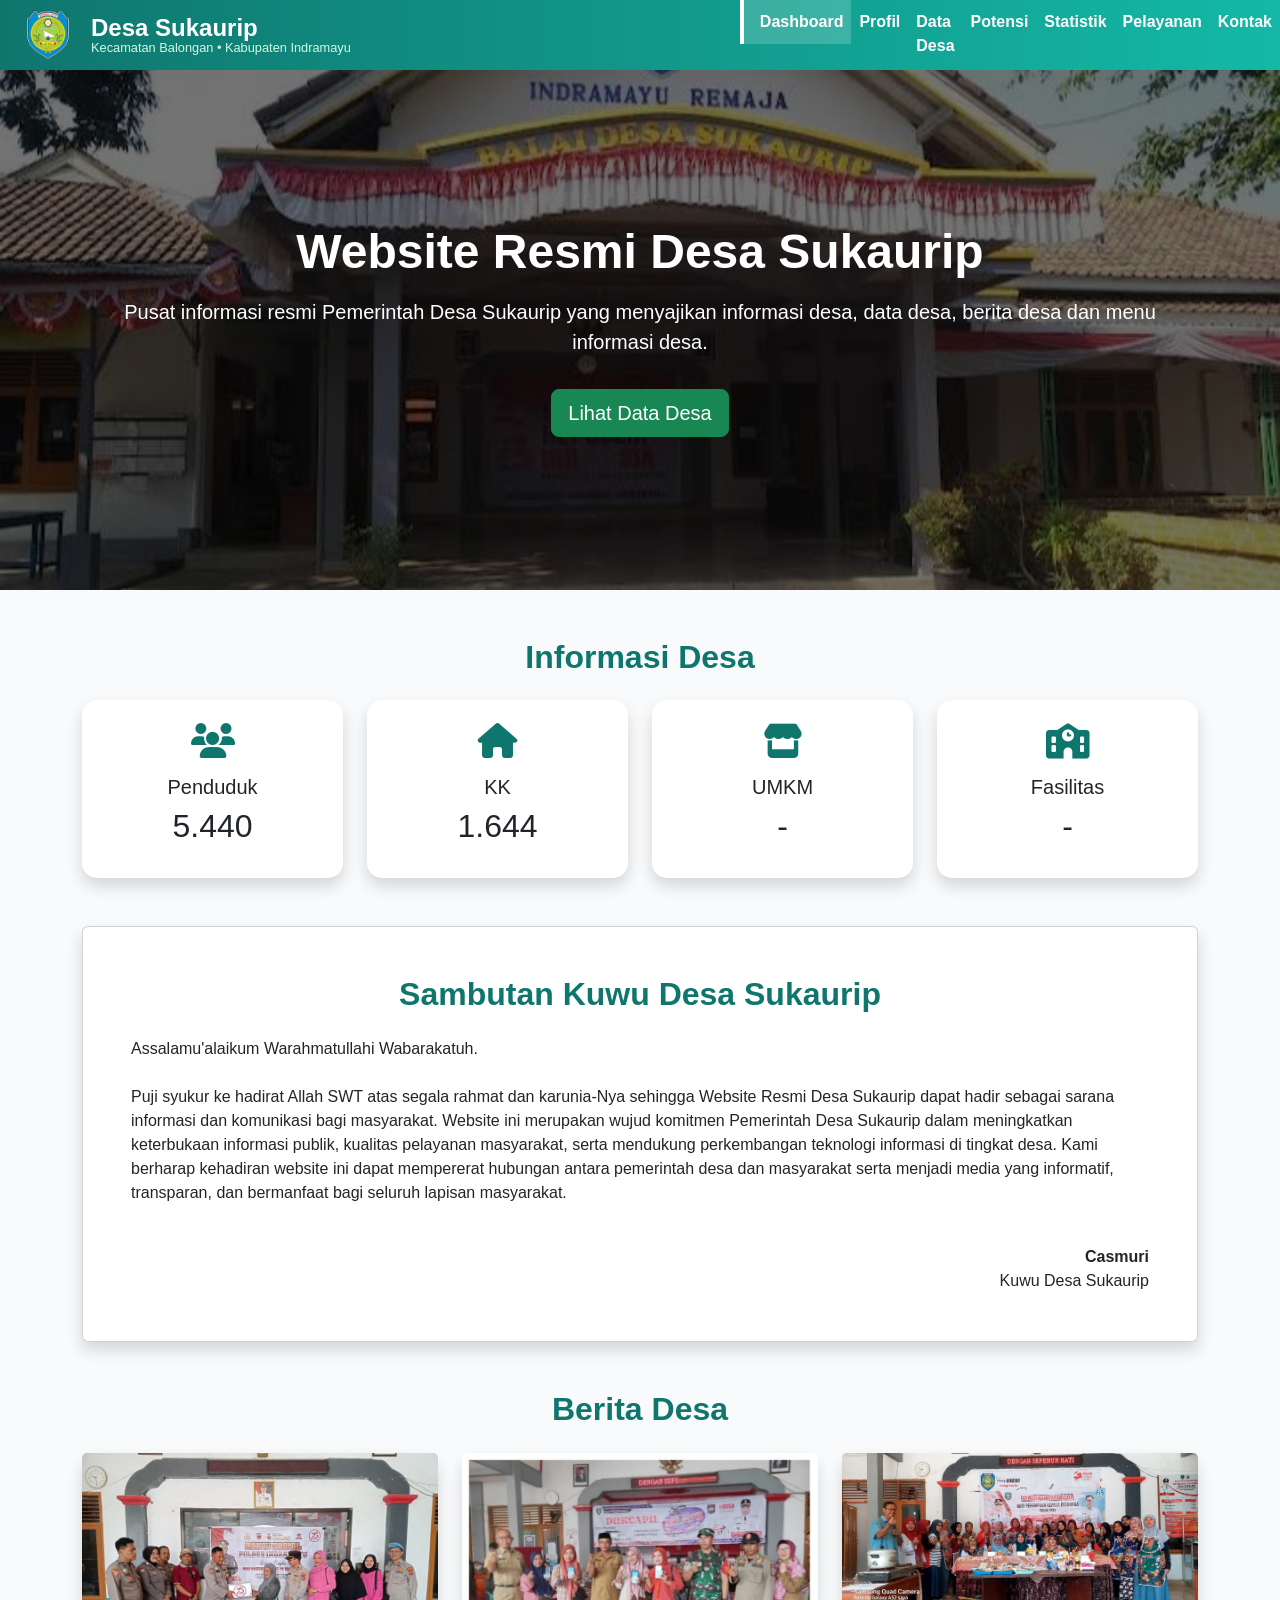
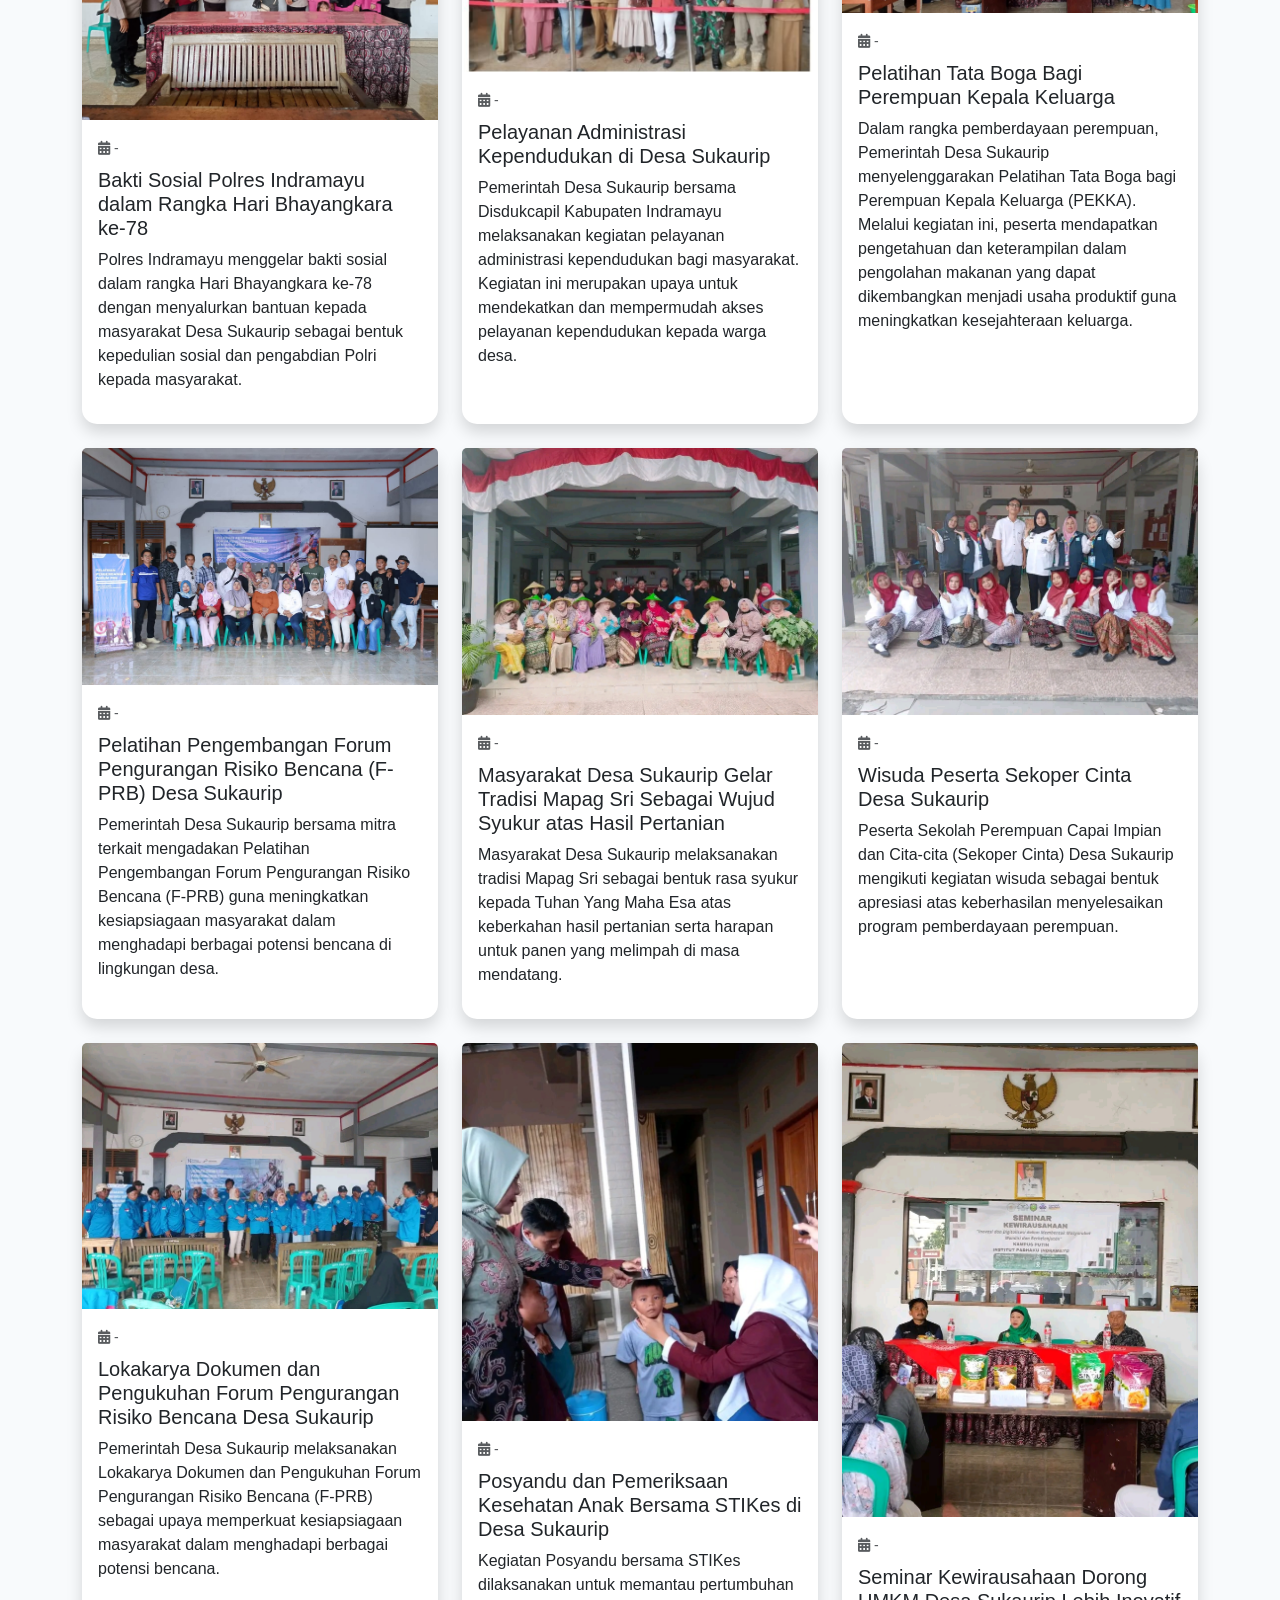
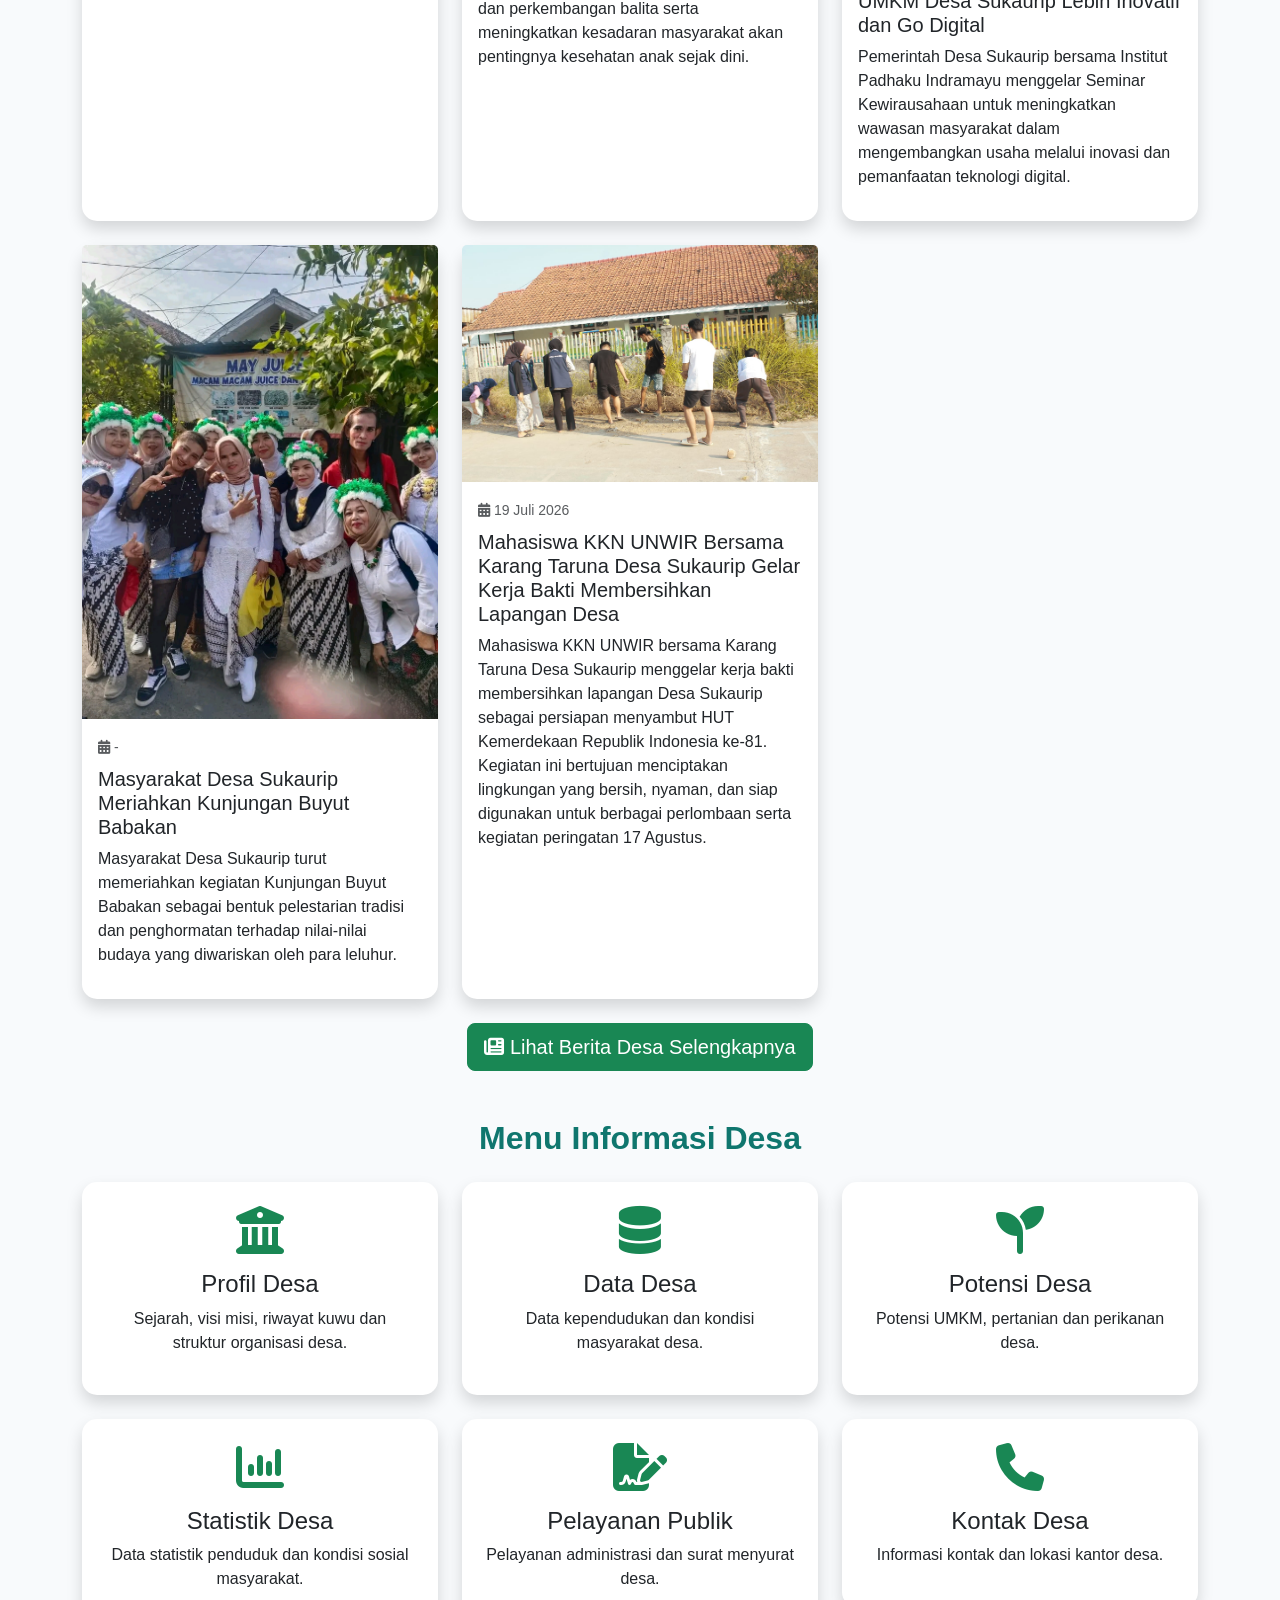
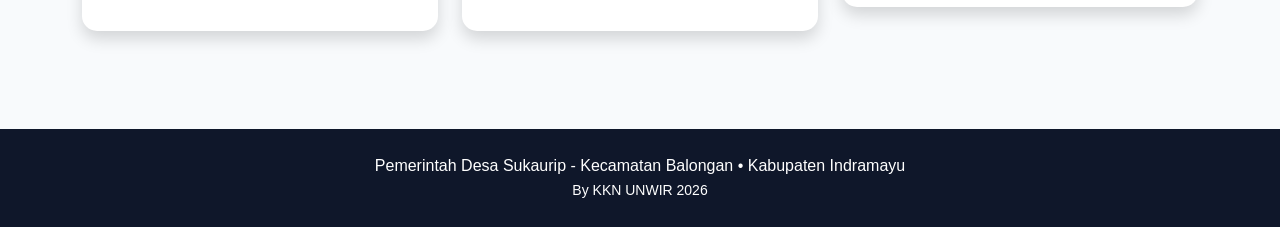
==== index.html @ c5030d90 "Update index.html" ====
<!DOCTYPE html>
<html lang="id">
<head>
<meta charset="UTF-8">
<meta name="viewport" content="width=device-width, initial-scale=1">
<title>Website Resmi Desa Sukaurip Balongan</title>

<link href="https://cdn.jsdelivr.net/npm/bootstrap@5.3.3/dist/css/bootstrap.min.css" rel="stylesheet">
<link rel="stylesheet" href="https://cdnjs.cloudflare.com/ajax/libs/font-awesome/6.5.2/css/all.min.css">

<style>
:root{
--primary:#0f766e;
--secondary:#14b8a6;
--dark:#0f172a;
}

body{
font-family:'Segoe UI',sans-serif;
background:#f8fafc;
margin:0;
}

.navbar{
background:linear-gradient(90deg,var(--primary),var(--secondary));
padding:0;
min-height:70px;
}

.navbar-brand{
    display:flex;
    align-items:center;
    flex:1;
    min-width:0;
}

   .navbar .container-fluid{
    display:flex;
    align-items:center;
    justify-content:space-between;
    flex-wrap:nowrap;
}

.navbar-toggler{
margin-left:auto;
border:none;
box-shadow:none;
}

.navbar-toggler:focus{
box-shadow:none;
}

.navbar-brand img{
height:60px;
}
    .navbar .container-fluid{
    display:flex;
    align-items:center;
    justify-content:space-between;
    padding-left:8px !important;
    padding-right:8px !important;
}

.logo-text{
margin-left:3px;
line-height:1.1;
}

.desa-title{
color:white;
font-size:1.5rem;
font-weight:700;
}

.desa-subtitle{
color:#d1fae5;
font-size:.8rem;
}

.navbar-nav .nav-link{
    color:white !important;
    font-weight:600;
    padding:10px 15px;
    transition:.3s;
}

.navbar-nav .nav-link:hover{
    color:#d1fae5 !important;
}

.navbar-nav .nav-link.active{
    background:rgba(255,255,255,.18);
    border-left:4px solid #fff;
    color:#fff !important;
    border-radius:0;
    padding-left:16px;
}

.hero{
background:
linear-gradient(rgba(0,0,0,.55),rgba(0,0,0,.55)),
url("assets/balaidesa.jpeg");
background-size:cover;
background-position:center;
height:520px;
display:flex;
align-items:center;
justify-content:center;
text-align:center;
color:white;
}

.hero h1{
font-size:3rem;
font-weight:700;
}

.section-title{
color:var(--primary);
font-weight:700;
}

.card-custom{
border:none;
border-radius:15px;
transition:.3s;
}

.card-custom:hover{
transform:translateY(-5px);
}

.stat-icon{
font-size:35px;
color:var(--primary);
}

.footer{
    background:#0f172a;
    color:#fff;
    padding:25px 0;
    text-align:center;
    margin-top:50px;
}
@media (max-width:991px){

    .navbar-expand-lg .container-fluid{
        flex-wrap:nowrap !important;
    }

    .navbar-toggler{
        display:block;
        margin-left:auto;
        align-self:center;
        order:2;
    }

    .navbar-brand{
        order:1;
    }

}
@media(max-width:991px){

.hero{
height:420px;
}

.hero h1{
font-size:2rem;
}

.navbar-brand img{
height:45px;
}
}
/* Geser menu ke kanan */
.navbar-nav{
    padding-left:30px;
}

.navbar-nav .nav-item{
    margin-bottom:2px;
}

}
</style>
</head>

<body>
<!-- NAVBAR -->
<nav class="navbar navbar-expand-lg navbar-dark sticky-top">

    <div class="container-fluid px-1">

        <a class="navbar-brand" href="index.html">
            <img src="assets/logo.png" alt="Logo">

            <div class="logo-text">
                <div class="desa-title">Desa Sukaurip</div>
                <div class="desa-subtitle">
                    Kecamatan Balongan • Kabupaten Indramayu
                </div>
            </div>
        </a>

        <button class="navbar-toggler"
            type="button"
            data-bs-toggle="collapse"
            data-bs-target="#menu"
            aria-controls="menu"
            aria-expanded="false"
            aria-label="Toggle navigation">

            <span class="navbar-toggler-icon"></span>

        </button>

    </div>

    <div class="collapse navbar-collapse" id="menu">

        <ul class="navbar-nav ms-auto">

            <li class="nav-item">
                <a class="nav-link active" href="index.html">Dashboard</a>
            </li>

            <li class="nav-item">
                <a class="nav-link" href="profil.html">Profil</a>
            </li>

            <li class="nav-item">
                <a class="nav-link" href="data-desa.html">Data Desa</a>
            </li>

            <li class="nav-item">
                <a class="nav-link" href="potensi.html">Potensi</a>
            </li>

            <li class="nav-item">
                <a class="nav-link" href="statistik.html">Statistik</a>
            </li>

            <li class="nav-item">
                <a class="nav-link" href="pelayanan-publik.html">Pelayanan</a>
            </li>

            <li class="nav-item">
                <a class="nav-link" href="kontak.html">Kontak</a>
            </li>

        </ul>

    </div>

</nav>

<!-- HERO bagian foto -->
<section class="hero">
<div class="container">
<h1>Website Resmi Desa Sukaurip</h1>
<p class="lead mt-3">
Pusat informasi resmi Pemerintah Desa Sukaurip yang menyajikan informasi desa, data desa, berita desa dan menu informasi desa.
</p>

<a href="#statistik" class="btn btn-success btn-lg mt-3">Lihat Data Desa</a>
</div>
</section>



    
<!-- STATISTIK INFORMASI DESA -->
<section class="container py-5" id="statistik">
<h2 class="section-title text-center mb-4">Informasi Desa</h2>
<div class="row g-4">
<div class="col-md-3">
<div class="card card-custom shadow p-4 text-center">
<i class="fa-solid fa-users stat-icon"></i>
<h5 class="mt-3">Penduduk</h5><h2>5.440</h2>
</div>
</div>

<div class="col-md-3">
<div class="card card-custom shadow p-4 text-center">
<i class="fa-solid fa-house stat-icon"></i>
<h5 class="mt-3">KK</h5><h2>1.644</h2>
</div>
</div>
    
<!-- input umkm -->
<div class="col-md-3">
<div class="card card-custom shadow p-4 text-center">
<i class="fa-solid fa-store stat-icon"></i>
<h5 class="mt-3">UMKM</h5><h2>-</h2>
</div>
</div>

<div class="col-md-3">
<div class="card card-custom shadow p-4 text-center">
<i class="fa-solid fa-school stat-icon"></i>
<h5 class="mt-3">Fasilitas</h5><h2>-</h2>
</div>
</div>
</div>
</section>



    
<!-- SAMBUTAN -->
<section class="container pb-5">
<div class="card shadow p-5">
<h2 class="section-title text-center mb-4">Sambutan Kuwu Desa Sukaurip</h2>
<p>
Assalamu'alaikum Warahmatullahi Wabarakatuh.<br><br>
Puji syukur ke hadirat Allah SWT atas segala rahmat dan karunia-Nya sehingga Website Resmi Desa Sukaurip dapat hadir sebagai sarana informasi dan komunikasi bagi masyarakat.
Website ini merupakan wujud komitmen Pemerintah Desa Sukaurip dalam meningkatkan keterbukaan informasi publik, kualitas pelayanan masyarakat, serta mendukung perkembangan teknologi informasi di tingkat desa.
Kami berharap kehadiran website ini dapat mempererat hubungan antara pemerintah desa dan masyarakat serta menjadi media yang informatif, transparan, dan bermanfaat bagi seluruh lapisan masyarakat.
</p>
<div class="text-end mt-4">
<strong>Casmuri</strong><br>Kuwu Desa Sukaurip</div>
</div>
</section>



    
<!-- BERITA DESA -->
<section class="container pb-5">
<h2 class="section-title text-center mb-4">Berita Desa</h2>

<div class="row g-4">

<!-- Berita 1 -->
<div class="col-md-4">
<div class="card card-custom shadow h-100">
<img src="assets/baktisosial.png" class="card-img-top" alt="Berita Desa">
<div class="card-body">
<small class="text-muted">
<i class="fa-solid fa-calendar-days"></i> -
</small>
<h5 class="mt-2">
Bakti Sosial Polres Indramayu dalam Rangka Hari Bhayangkara ke-78</h5>
<p>
Polres Indramayu menggelar bakti sosial dalam rangka Hari Bhayangkara ke-78 dengan menyalurkan bantuan kepada masyarakat Desa Sukaurip sebagai bentuk kepedulian sosial dan pengabdian Polri kepada masyarakat.
</p>
</div>
</div>
</div>

<!-- Berita 2 -->
<div class="col-md-4">
<div class="card card-custom shadow h-100">
<img src="assets/dukcapil.jpeg" class="card-img-top" alt="Berita Desa">
<div class="card-body">
<small class="text-muted">
<i class="fa-solid fa-calendar-days"></i> -
</small>
<h5 class="mt-2">
Pelayanan Administrasi Kependudukan di Desa Sukaurip
</h5>
<p>
Pemerintah Desa Sukaurip bersama Disdukcapil Kabupaten Indramayu melaksanakan kegiatan pelayanan administrasi kependudukan bagi masyarakat. Kegiatan ini merupakan upaya untuk mendekatkan dan mempermudah akses pelayanan kependudukan kepada warga desa.
</p>
</div>
</div>
</div>

<!-- Berita 3 -->
<div class="col-md-4">
<div class="card card-custom shadow h-100">
<img src="assets/pelatihantataboga.jpeg" class="card-img-top" alt="Berita Desa">
<div class="card-body">
<small class="text-muted">
<i class="fa-solid fa-calendar-days"></i> -
</small>
<h5 class="mt-2">
Pelatihan Tata Boga Bagi Perempuan Kepala Keluarga
</h5>
<p>
Dalam rangka pemberdayaan perempuan, Pemerintah Desa Sukaurip menyelenggarakan Pelatihan Tata Boga bagi Perempuan Kepala Keluarga (PEKKA). Melalui kegiatan ini, peserta mendapatkan pengetahuan dan keterampilan dalam pengolahan makanan yang dapat dikembangkan menjadi usaha produktif guna meningkatkan kesejahteraan keluarga.
</p>
</div>
</div>
</div>

<!-- Berita 4 -->
<div class="col-md-4">
<div class="card card-custom shadow h-100">
<img src="assets/resikobencana.png" class="card-img-top" alt="Berita Desa">
<div class="card-body">
<small class="text-muted">
<i class="fa-solid fa-calendar-days"></i> -
</small>
<h5 class="mt-2">
Pelatihan Pengembangan Forum Pengurangan Risiko Bencana (F-PRB) Desa Sukaurip
</h5>
<p>
Pemerintah Desa Sukaurip bersama mitra terkait mengadakan Pelatihan Pengembangan Forum Pengurangan Risiko Bencana (F-PRB) guna meningkatkan kesiapsiagaan masyarakat dalam menghadapi berbagai potensi bencana di lingkungan desa.
</div>
</div>
</div>


<!-- Berita 5 -->
<div class="col-md-4">
<div class="card card-custom shadow h-100">
<img src="assets/mapagsri140522.png" class="card-img-top" alt="Berita Desa">
<div class="card-body">
<small class="text-muted">
<i class="fa-solid fa-calendar-days"></i> -
</small>
<h5 class="mt-2">
Masyarakat Desa Sukaurip Gelar Tradisi Mapag Sri Sebagai Wujud Syukur atas Hasil Pertanian
</h5>
<p>
Masyarakat Desa Sukaurip melaksanakan tradisi Mapag Sri sebagai bentuk rasa syukur kepada Tuhan Yang Maha Esa atas keberkahan hasil pertanian serta harapan untuk panen yang melimpah di masa mendatang.
</p>
</div>
</div>
</div>

<!-- Berita 6 -->
<div class="col-md-4">
<div class="card card-custom shadow h-100">
<img src="assets/wisudasekopercinta201223.png" class="card-img-top" alt="Berita Desa">
<div class="card-body">
<small class="text-muted">
<i class="fa-solid fa-calendar-days"></i> -
</small>
<h5 class="mt-2">
Wisuda Peserta Sekoper Cinta Desa Sukaurip
</h5>
<p>
Peserta Sekolah Perempuan Capai Impian dan Cita-cita (Sekoper Cinta) Desa Sukaurip mengikuti kegiatan wisuda sebagai bentuk apresiasi atas keberhasilan menyelesaikan program pemberdayaan perempuan.
</p>
</div>
</div>
</div>

<!-- Berita 7 -->
<div class="col-md-4">
<div class="card card-custom shadow h-100">
<img src="assets/lokakarya.png" class="card-img-top" alt="Berita Desa">
<div class="card-body">
<small class="text-muted">
<i class="fa-solid fa-calendar-days"></i> -
</small>
<h5 class="mt-2">
Lokakarya Dokumen dan Pengukuhan Forum Pengurangan Risiko Bencana Desa Sukaurip
</h5>
<p>
Pemerintah Desa Sukaurip melaksanakan Lokakarya Dokumen dan Pengukuhan Forum Pengurangan Risiko Bencana (F-PRB) sebagai upaya memperkuat kesiapsiagaan masyarakat dalam menghadapi berbagai potensi bencana.
</p>
</div>
</div>
</div>

<!-- Berita 8 -->
<div class="col-md-4">
<div class="card card-custom shadow h-100">
<img src="assets/posyandustikes.png" class="card-img-top" alt="Berita Desa">
<div class="card-body">
<small class="text-muted">
<i class="fa-solid fa-calendar-days"></i> -
</small>
<h5 class="mt-2">
Posyandu dan Pemeriksaan Kesehatan Anak Bersama STIKes di Desa Sukaurip
</h5>
<p>
Kegiatan Posyandu bersama STIKes dilaksanakan untuk memantau pertumbuhan dan perkembangan balita serta meningkatkan kesadaran masyarakat akan pentingnya kesehatan anak sejak dini.
</p>
</div>
</div>
</div>

<!-- Berita 9 -->
<div class="col-md-4">
<div class="card card-custom shadow h-100">
<img src="assets/seminarkewirausahaankampusputih.png" class="card-img-top" alt="Berita Desa">
<div class="card-body">
<small class="text-muted">
<i class="fa-solid fa-calendar-days"></i> -
</small>
<h5 class="mt-2">
Seminar Kewirausahaan Dorong UMKM Desa Sukaurip Lebih Inovatif dan Go Digital
</h5>
<p>
Pemerintah Desa Sukaurip bersama Institut Padhaku Indramayu menggelar Seminar Kewirausahaan untuk meningkatkan wawasan masyarakat dalam mengembangkan usaha melalui inovasi dan pemanfaatan teknologi digital.
</p>
</div>
</div>
</div>

<!-- Berita 10 -->
<div class="col-md-4">
<div class="card card-custom shadow h-100">
<img src="assets/unjunganbuyutbabakan181025.png" class="card-img-top" alt="Berita Desa">
<div class="card-body">
<small class="text-muted">
<i class="fa-solid fa-calendar-days"></i> -
</small>
<h5 class="mt-2">
Masyarakat Desa Sukaurip Meriahkan Kunjungan Buyut Babakan
</h5>
<p>
Masyarakat Desa Sukaurip turut memeriahkan kegiatan Kunjungan Buyut Babakan sebagai bentuk pelestarian tradisi dan penghormatan terhadap nilai-nilai budaya yang diwariskan oleh para leluhur.
</p>
</div>
</div>
</div>

<!-- Berita 11 -->
<div class="col-md-4">
<div class="card card-custom shadow h-100">
<img src="assets/kartarkknunwir.jpeg" class="card-img-top" alt="Berita Desa">
<div class="card-body">
<small class="text-muted">
<i class="fa-solid fa-calendar-days"></i> 19 Juli 2026
</small>
<h5 class="mt-2">
Mahasiswa KKN UNWIR Bersama Karang Taruna Desa Sukaurip Gelar Kerja Bakti Membersihkan Lapangan Desa
</h5>
<p>
Mahasiswa KKN UNWIR bersama Karang Taruna Desa Sukaurip menggelar kerja bakti membersihkan lapangan Desa Sukaurip sebagai persiapan menyambut HUT Kemerdekaan Republik Indonesia ke-81. Kegiatan ini bertujuan menciptakan lingkungan yang bersih, nyaman, dan siap digunakan untuk berbagai perlombaan serta kegiatan peringatan 17 Agustus.
</p>
</div>
</div>
</div>
    
    
</div>

<div class="text-center mt-4">
<a href="berita-detail.html" class="btn btn-success btn-lg">
<i class="fa-solid fa-newspaper"></i>
Lihat Berita Desa Selengkapnya
</a>
</div>

</section>

<!-- MENU INFORMASI -->
<section class="container pb-5">
<h2 class="section-title text-center mb-4">Menu Informasi Desa</h2>
<div class="row g-4">
<div class="col-md-4">
<a href="profil.html" class="text-decoration-none text-dark">
<div class="card card-custom shadow p-4 text-center">
<i class="fa-solid fa-building-columns fa-3x text-success"></i>
<h4 class="mt-3">Profil Desa</h4>
<p>Sejarah, visi misi, riwayat kuwu dan struktur organisasi desa.</p>
</div>
</a>
</div>

<div class="col-md-4">
<a href="data-desa.html" class="text-decoration-none text-dark">
<div class="card card-custom shadow p-4 text-center">
<i class="fa-solid fa-database fa-3x text-success"></i>
<h4 class="mt-3">Data Desa</h4>
<p>Data kependudukan dan kondisi masyarakat desa.</p>
</div>
</a>
</div>

<div class="col-md-4">
<a href="potensi.html" class="text-decoration-none text-dark">
<div class="card card-custom shadow p-4 text-center">
<i class="fa-solid fa-seedling fa-3x text-success"></i>
<h4 class="mt-3">Potensi Desa</h4>
<p>Potensi UMKM, pertanian dan perikanan desa.</p>
</div>
</a>
</div>

<div class="col-md-4">
<a href="statistik.html" class="text-decoration-none text-dark">
<div class="card card-custom shadow p-4 text-center">
<i class="fa-solid fa-chart-column fa-3x text-success"></i>
<h4 class="mt-3">Statistik Desa</h4>
<p>Data statistik penduduk dan kondisi sosial masyarakat.</p>
</div>
</a>
</div>

<div class="col-md-4">
<a href="pelayanan-publik.html" class="text-decoration-none text-dark">
<div class="card card-custom shadow p-4 text-center">
<i class="fa-solid fa-file-signature fa-3x text-success"></i>
<h4 class="mt-3">Pelayanan Publik</h4>
<p>Pelayanan administrasi dan surat menyurat desa.</p>
</div>
</a>
</div>

<div class="col-md-4">
<a href="kontak.html" class="text-decoration-none text-dark">
<div class="card card-custom shadow p-4 text-center">
<i class="fa-solid fa-phone fa-3x text-success"></i>
<h4 class="mt-3">Kontak Desa</h4>
<p>Informasi kontak dan lokasi kantor desa.</p>
</div>
</a>
</div>

</div>

</section>

<!-- FOOTER -->
<footer class="footer">
    <div class="container-fluid text-center">
        <p class="mb-0">
            Pemerintah Desa Sukaurip - Kecamatan Balongan • Kabupaten Indramayu
        </p>
        <small>By KKN UNWIR 2026</small>
    </div>
</footer>

<script src="https://cdn.jsdelivr.net/npm/bootstrap@5.3.3/dist/js/bootstrap.bundle.min.js"></script>

</body>
</html>
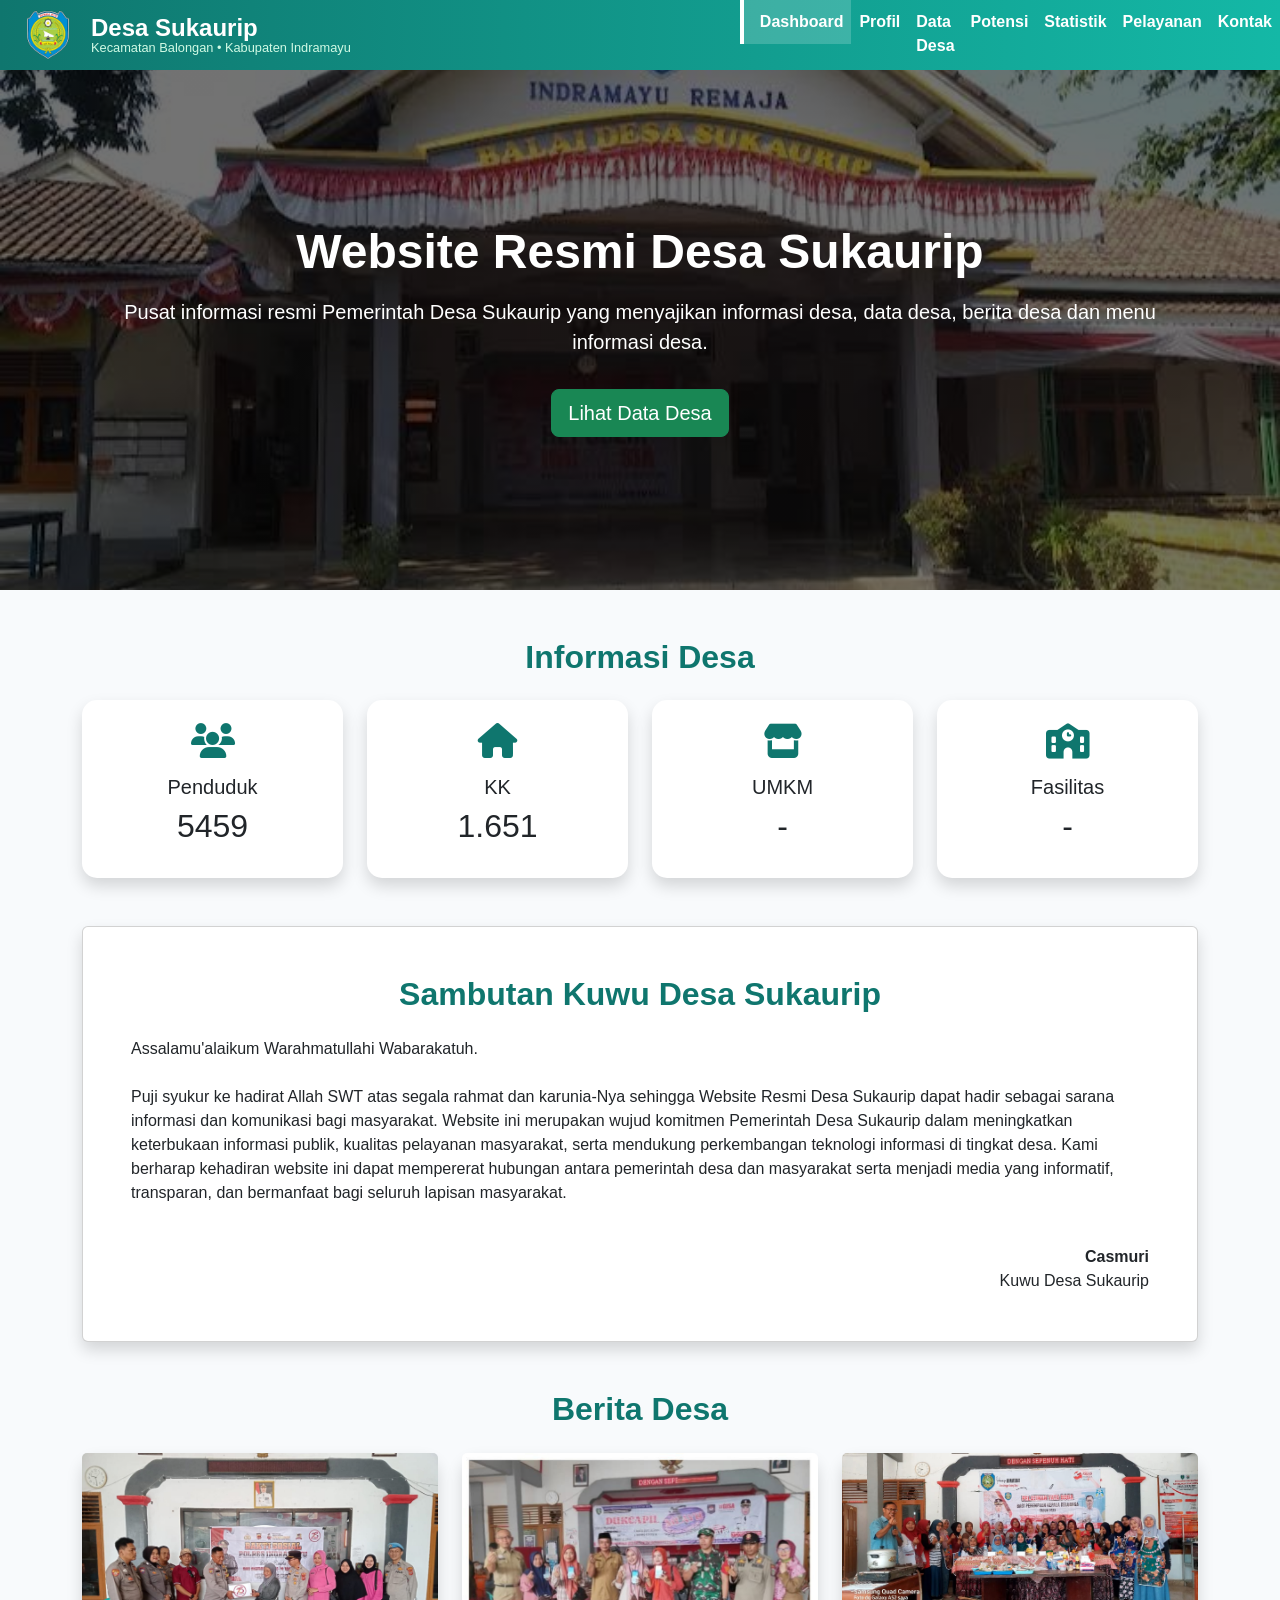
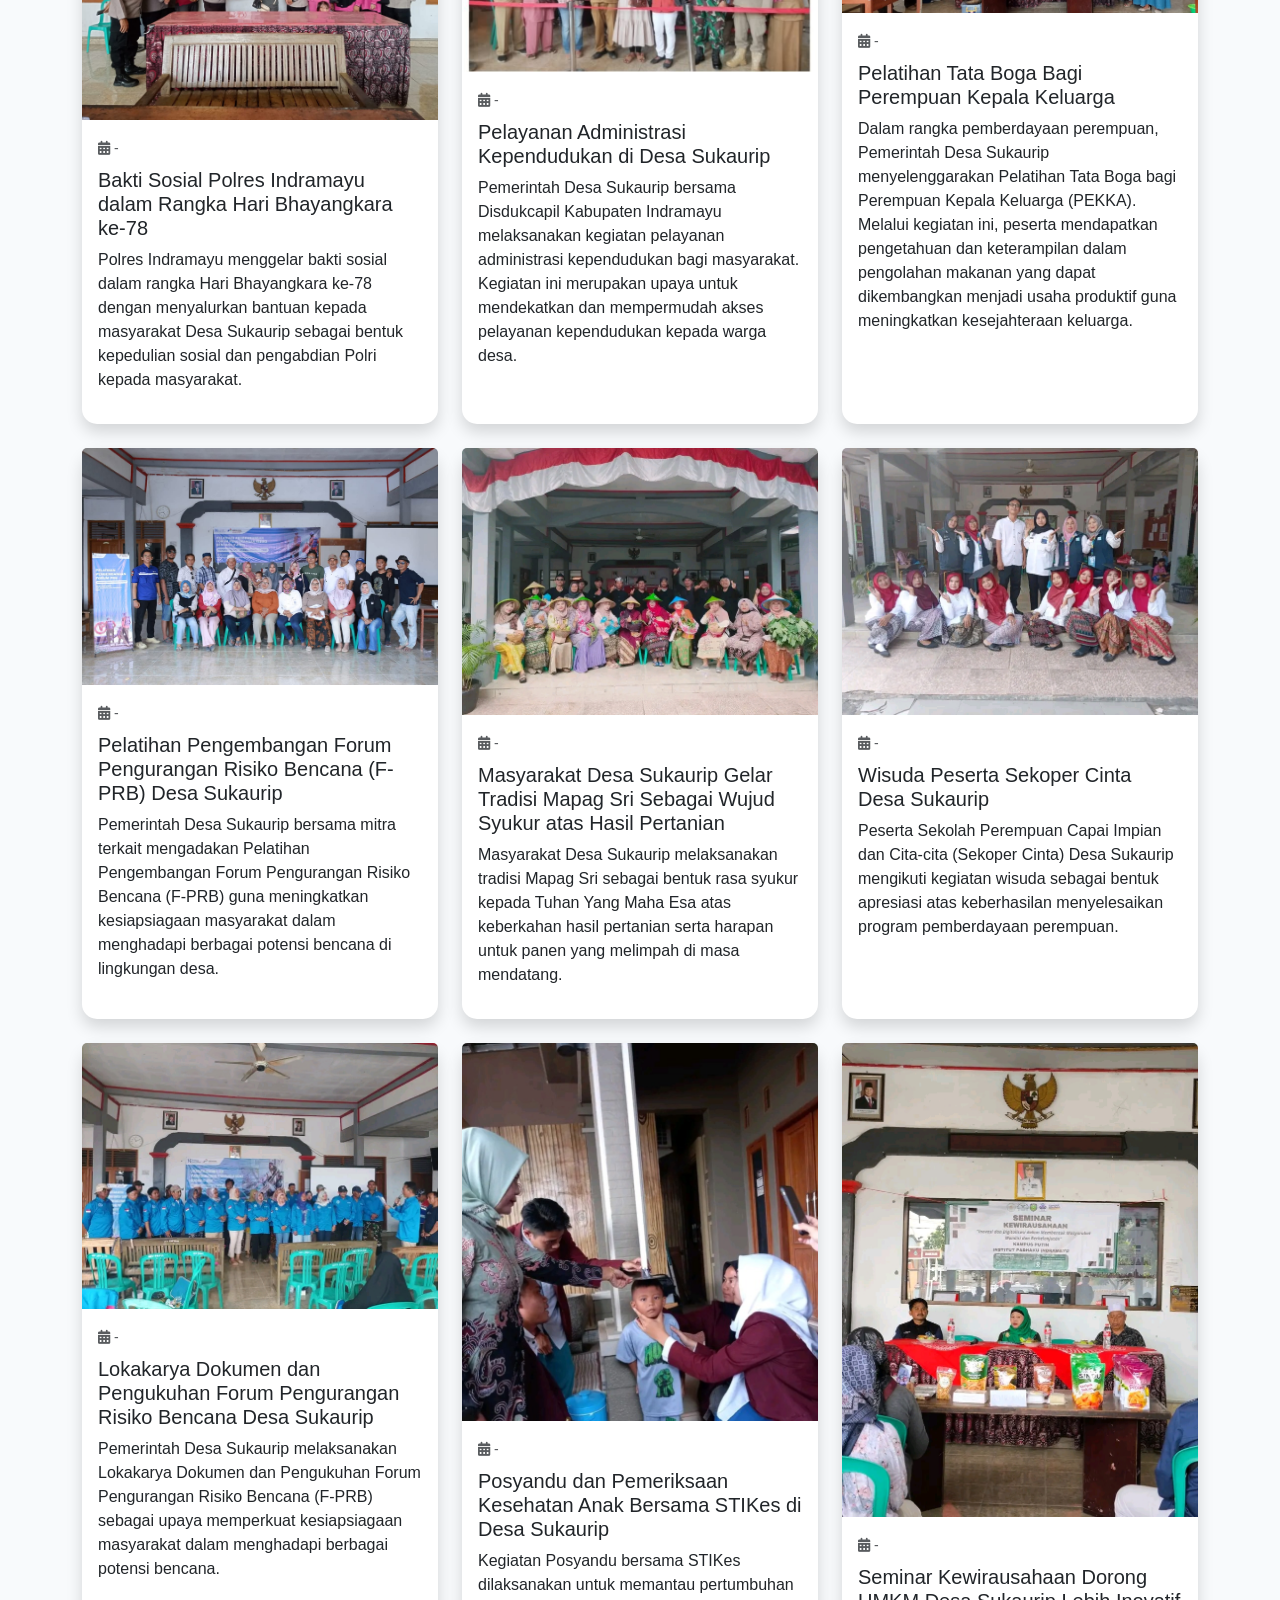
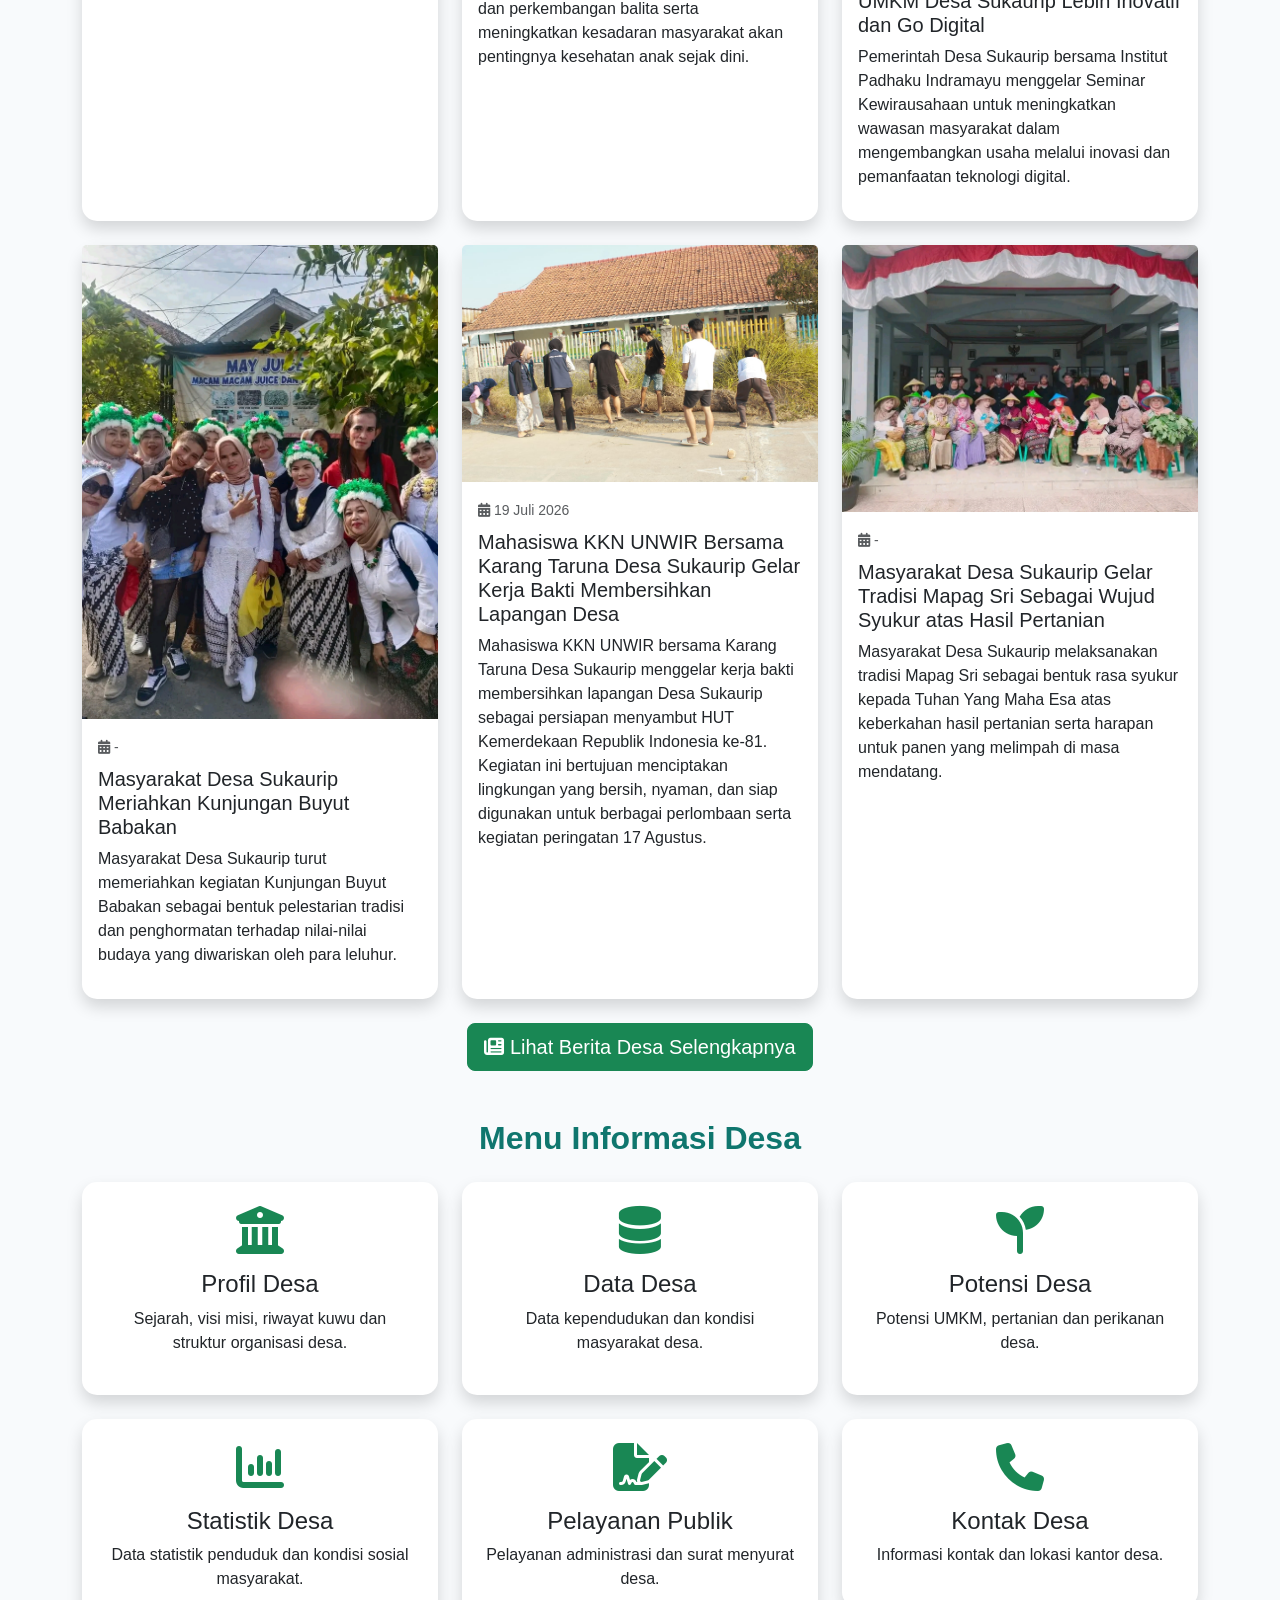
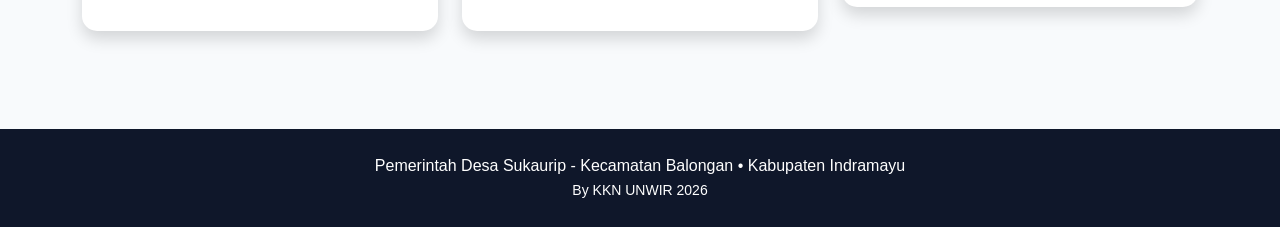
==== commit e065d2ba: "Update index.html" ====
--- a/index.html
+++ b/index.html
@@ -279,14 +279,14 @@
 <div class="col-md-3">
 <div class="card card-custom shadow p-4 text-center">
 <i class="fa-solid fa-users stat-icon"></i>
-<h5 class="mt-3">Penduduk</h5><h2>5.440</h2>
+<h5 class="mt-3">Penduduk</h5><h2>5459</h2>
 </div>
 </div>
 
 <div class="col-md-3">
 <div class="card card-custom shadow p-4 text-center">
 <i class="fa-solid fa-house stat-icon"></i>
-<h5 class="mt-3">KK</h5><h2>1.644</h2>
+<h5 class="mt-3">KK</h5><h2>1.651</h2>
 </div>
 </div>
     
@@ -530,7 +530,25 @@
 </div>
 </div>
 </div>
-    
+
+    <!-- Berita 12 -->
+<div class="col-md-4">
+<div class="card card-custom shadow h-100">
+<img src="assets/mapagsri140522.png" class="card-img-top" alt="Berita Desa">
+<div class="card-body">
+<small class="text-muted">
+<i class="fa-solid fa-calendar-days"></i> -
+</small>
+<h5 class="mt-2">
+Masyarakat Desa Sukaurip Gelar Tradisi Mapag Sri Sebagai Wujud Syukur atas Hasil Pertanian
+</h5>
+<p>
+Masyarakat Desa Sukaurip melaksanakan tradisi Mapag Sri sebagai bentuk rasa syukur kepada Tuhan Yang Maha Esa atas keberkahan hasil pertanian serta harapan untuk panen yang melimpah di masa mendatang.
+</p>
+</div>
+</div>
+</div>
+
     
 </div>
 
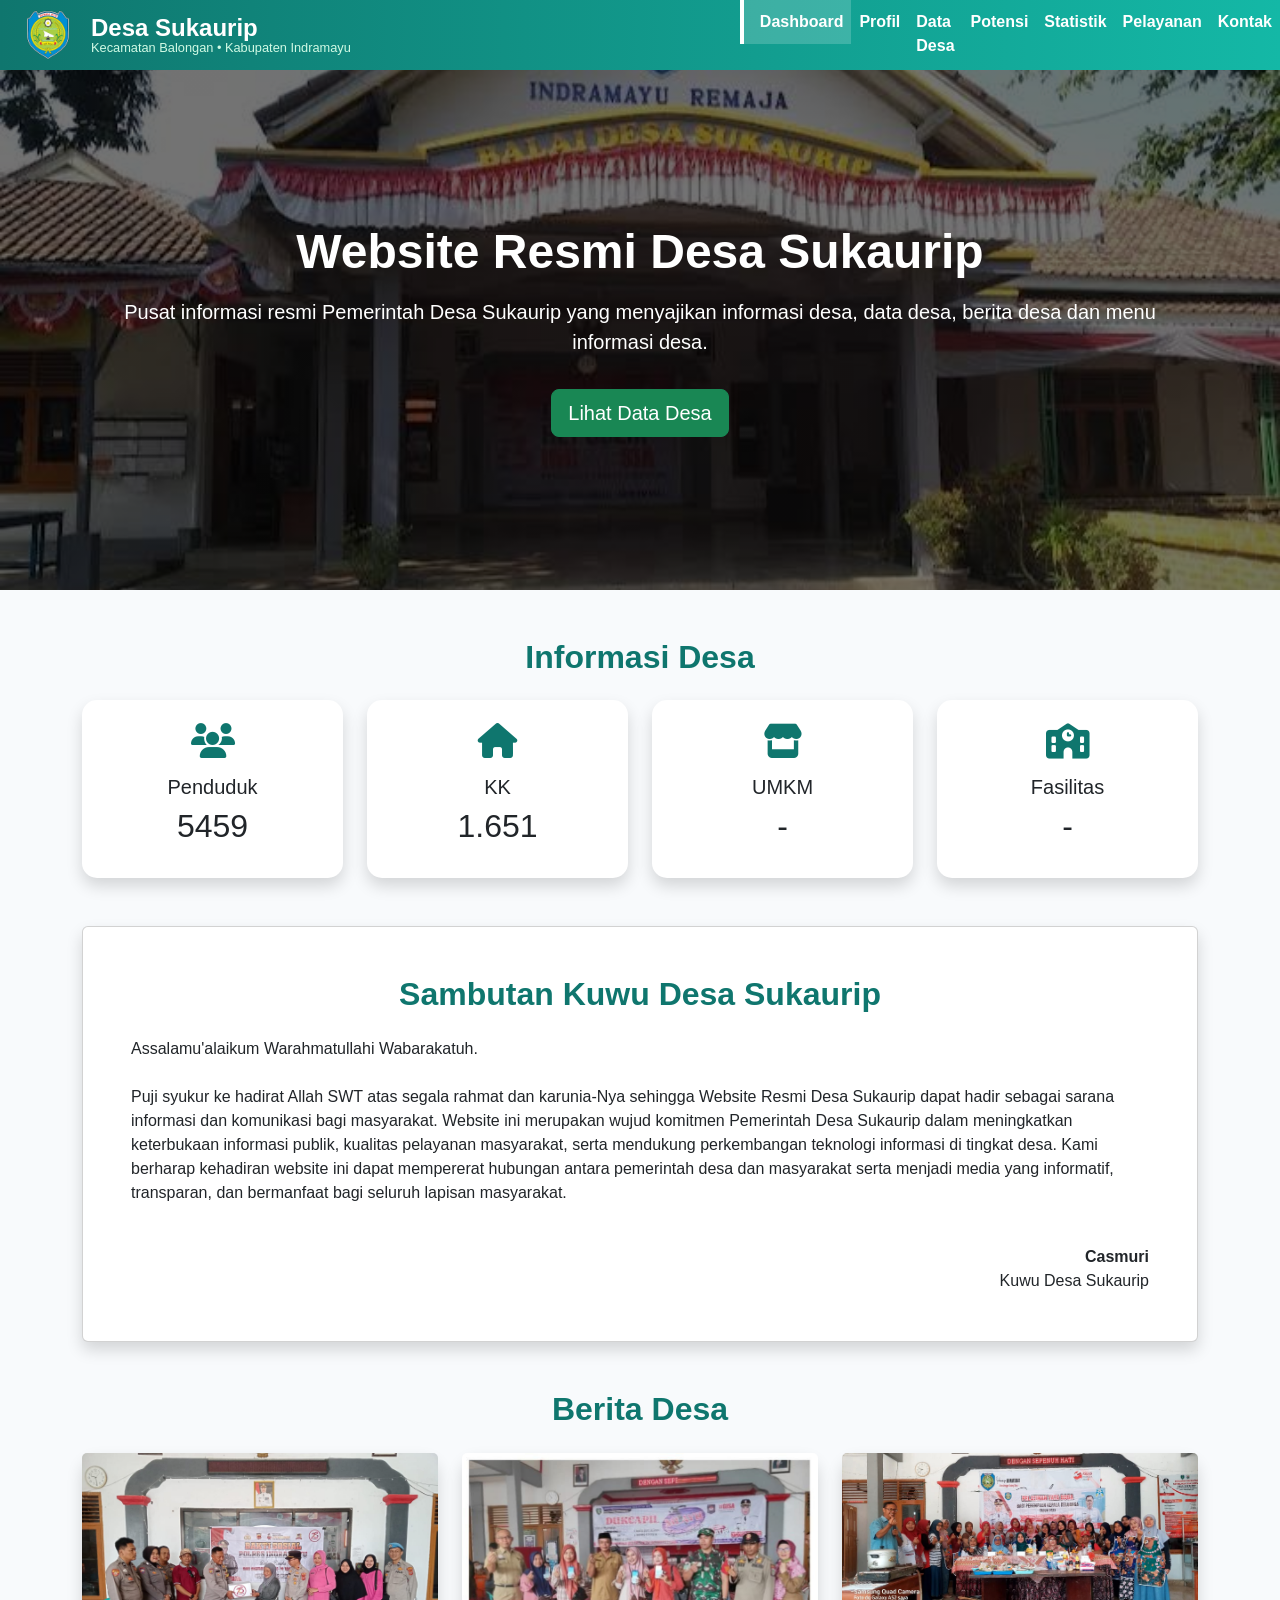
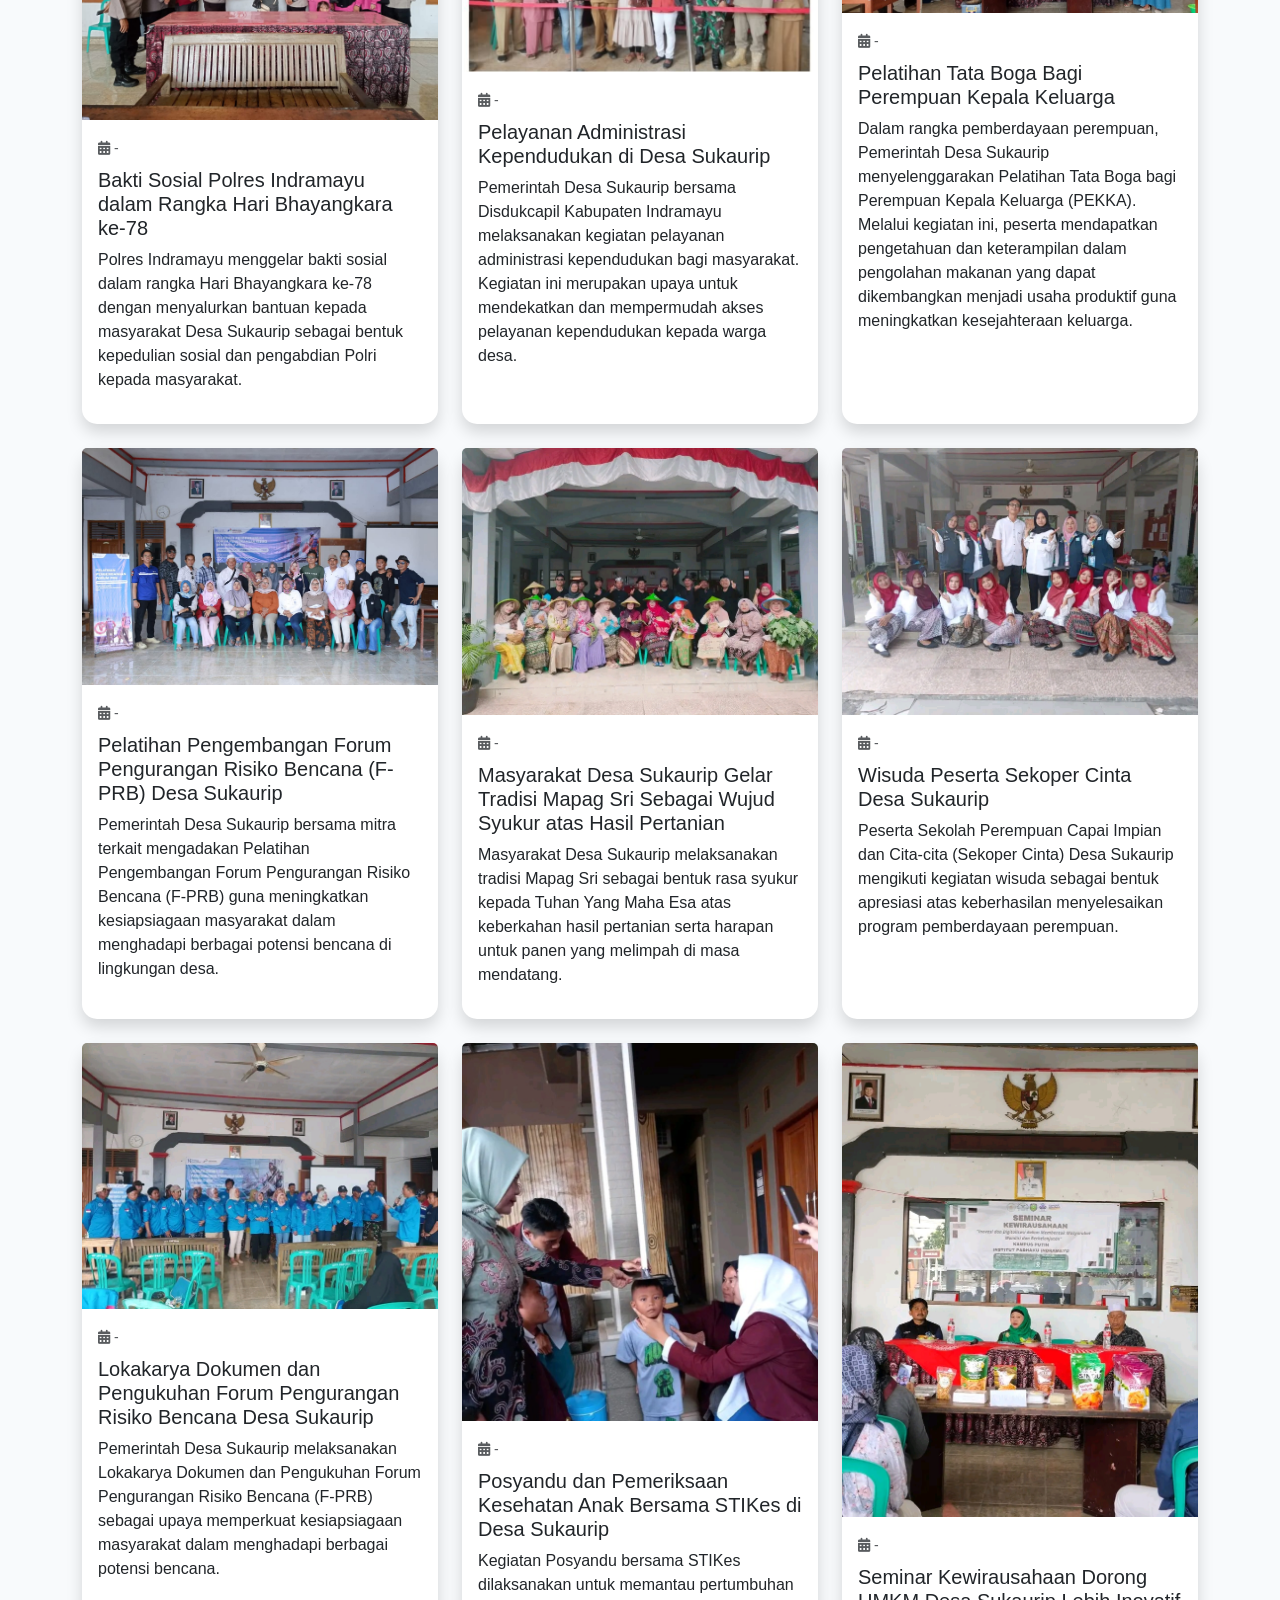
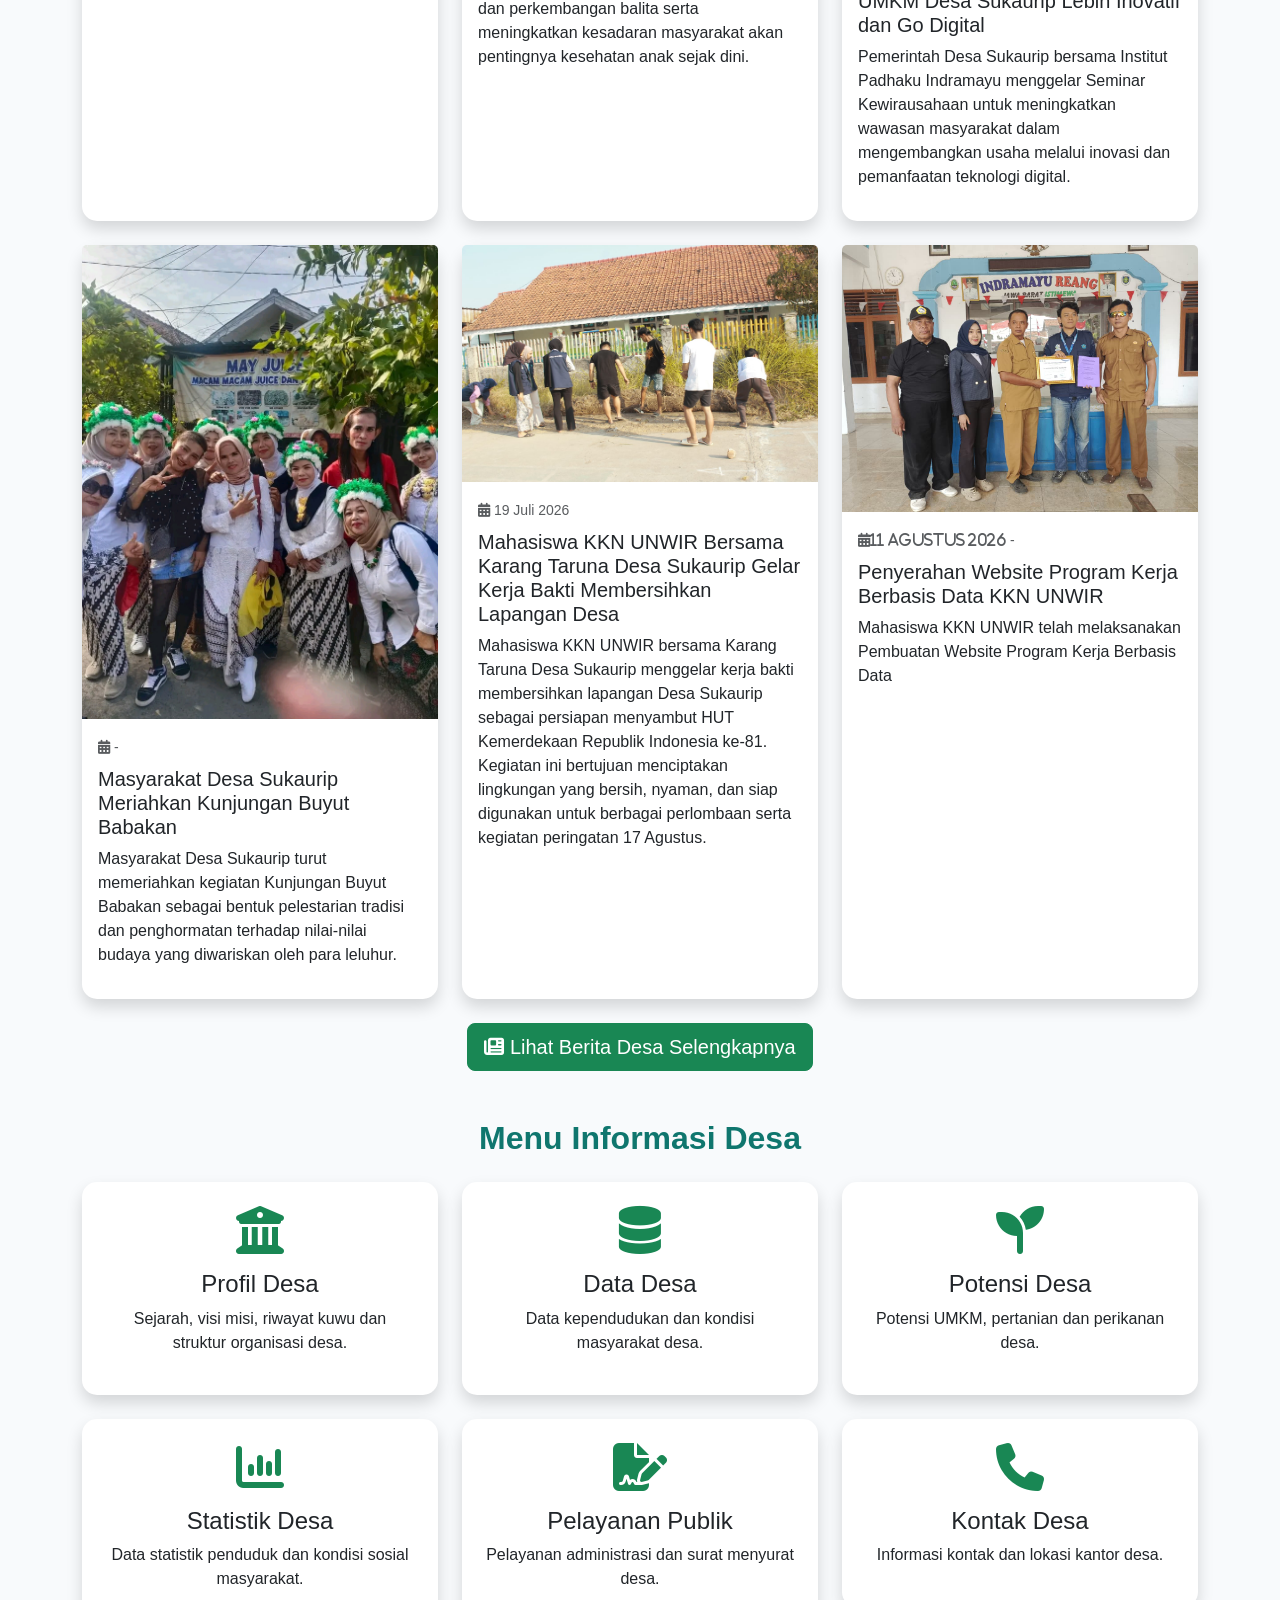
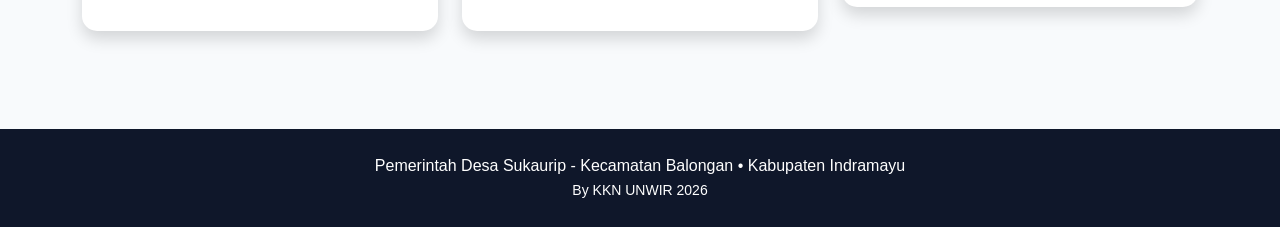
==== commit da634ae0: "Update index.html" ====
--- a/index.html
+++ b/index.html
@@ -534,16 +534,16 @@
     <!-- Berita 12 -->
 <div class="col-md-4">
 <div class="card card-custom shadow h-100">
-<img src="assets/mapagsri140522.png" class="card-img-top" alt="Berita Desa">
-<div class="card-body">
-<small class="text-muted">
-<i class="fa-solid fa-calendar-days"></i> -
-</small>
-<h5 class="mt-2">
-Masyarakat Desa Sukaurip Gelar Tradisi Mapag Sri Sebagai Wujud Syukur atas Hasil Pertanian
-</h5>
-<p>
-Masyarakat Desa Sukaurip melaksanakan tradisi Mapag Sri sebagai bentuk rasa syukur kepada Tuhan Yang Maha Esa atas keberkahan hasil pertanian serta harapan untuk panen yang melimpah di masa mendatang.
+<img src="assets/WhatsApp Image 2026-08-11 at 10.55.42 (1).jpeg" class="card-img-top" alt="Berita Desa">
+<div class="card-body">
+<small class="text-muted">
+<i class="fa-solid fa-calendar-days">11 Agustus 2026</i> -
+</small>
+<h5 class="mt-2">
+Penyerahan Website Program Kerja Berbasis Data KKN UNWIR
+</h5>
+<p>
+Mahasiswa KKN UNWIR telah melaksanakan Pembuatan Website Program Kerja Berbasis Data
 </p>
 </div>
 </div>
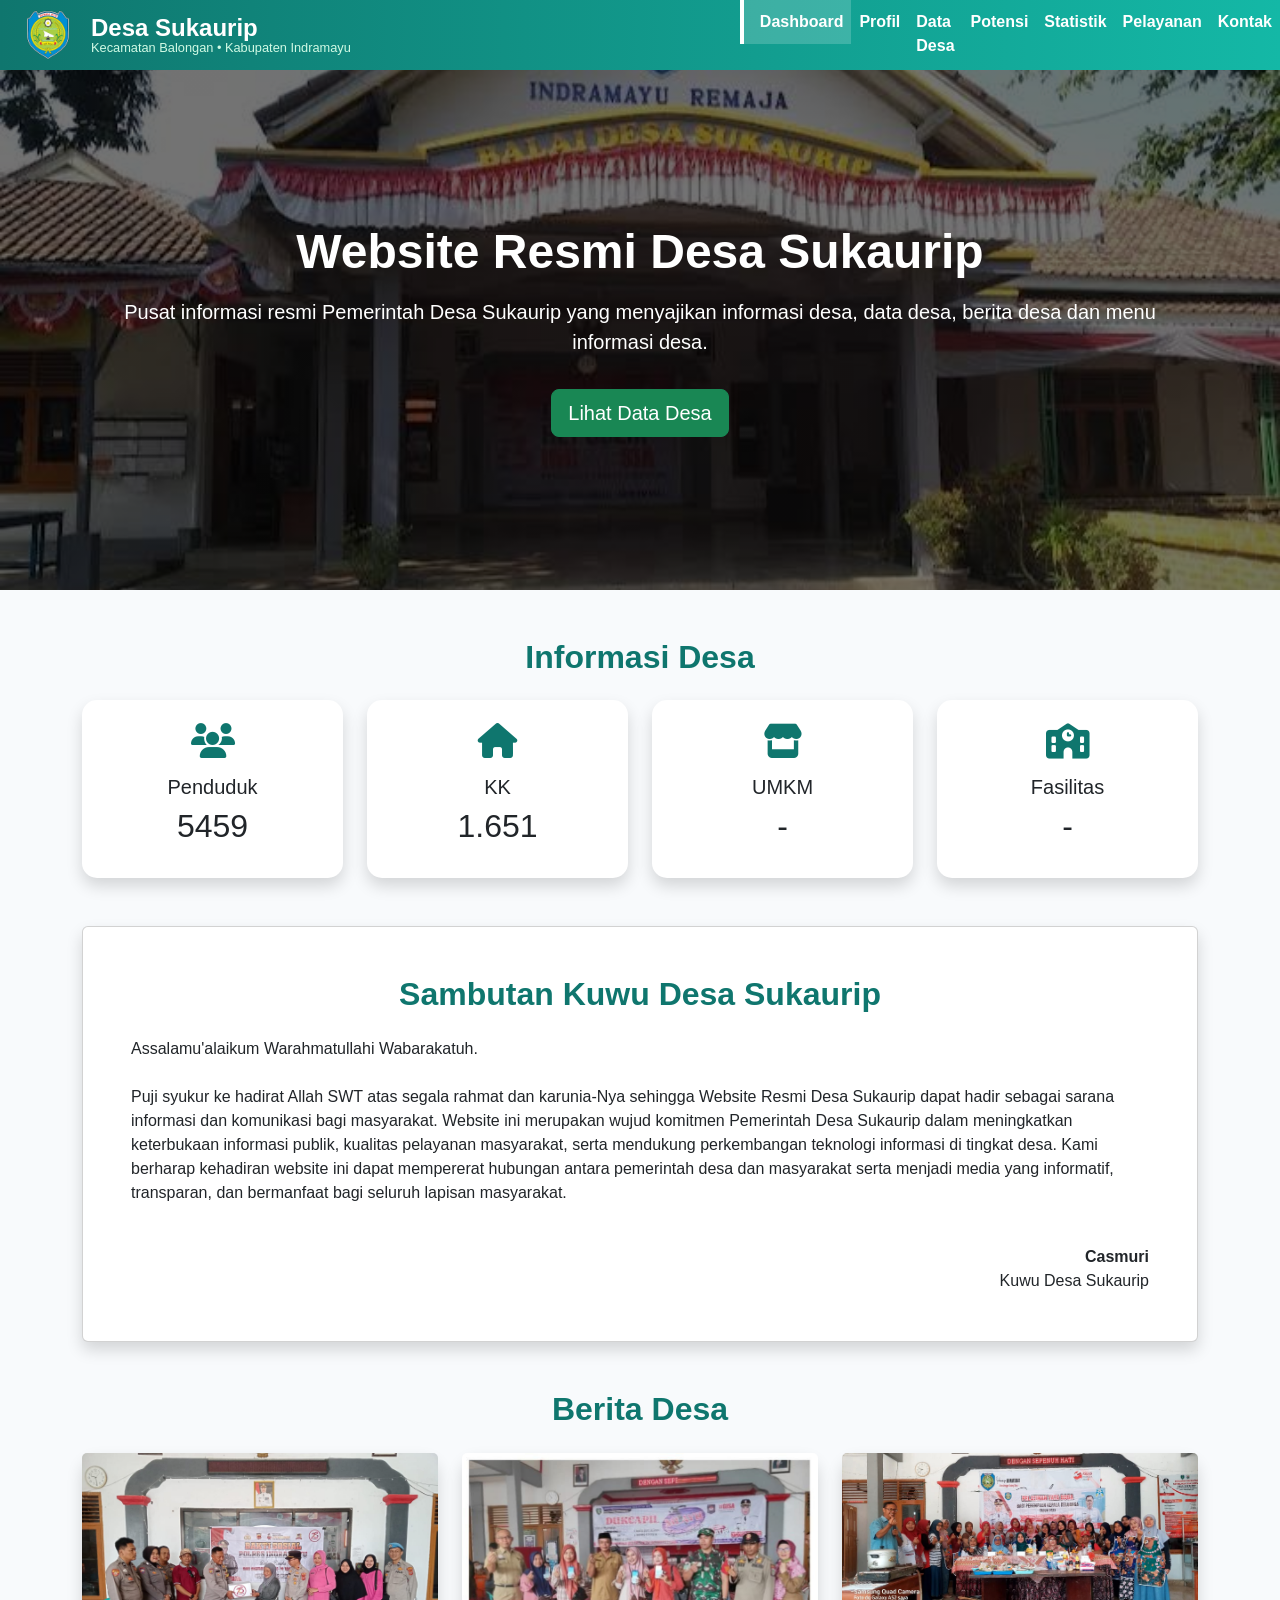
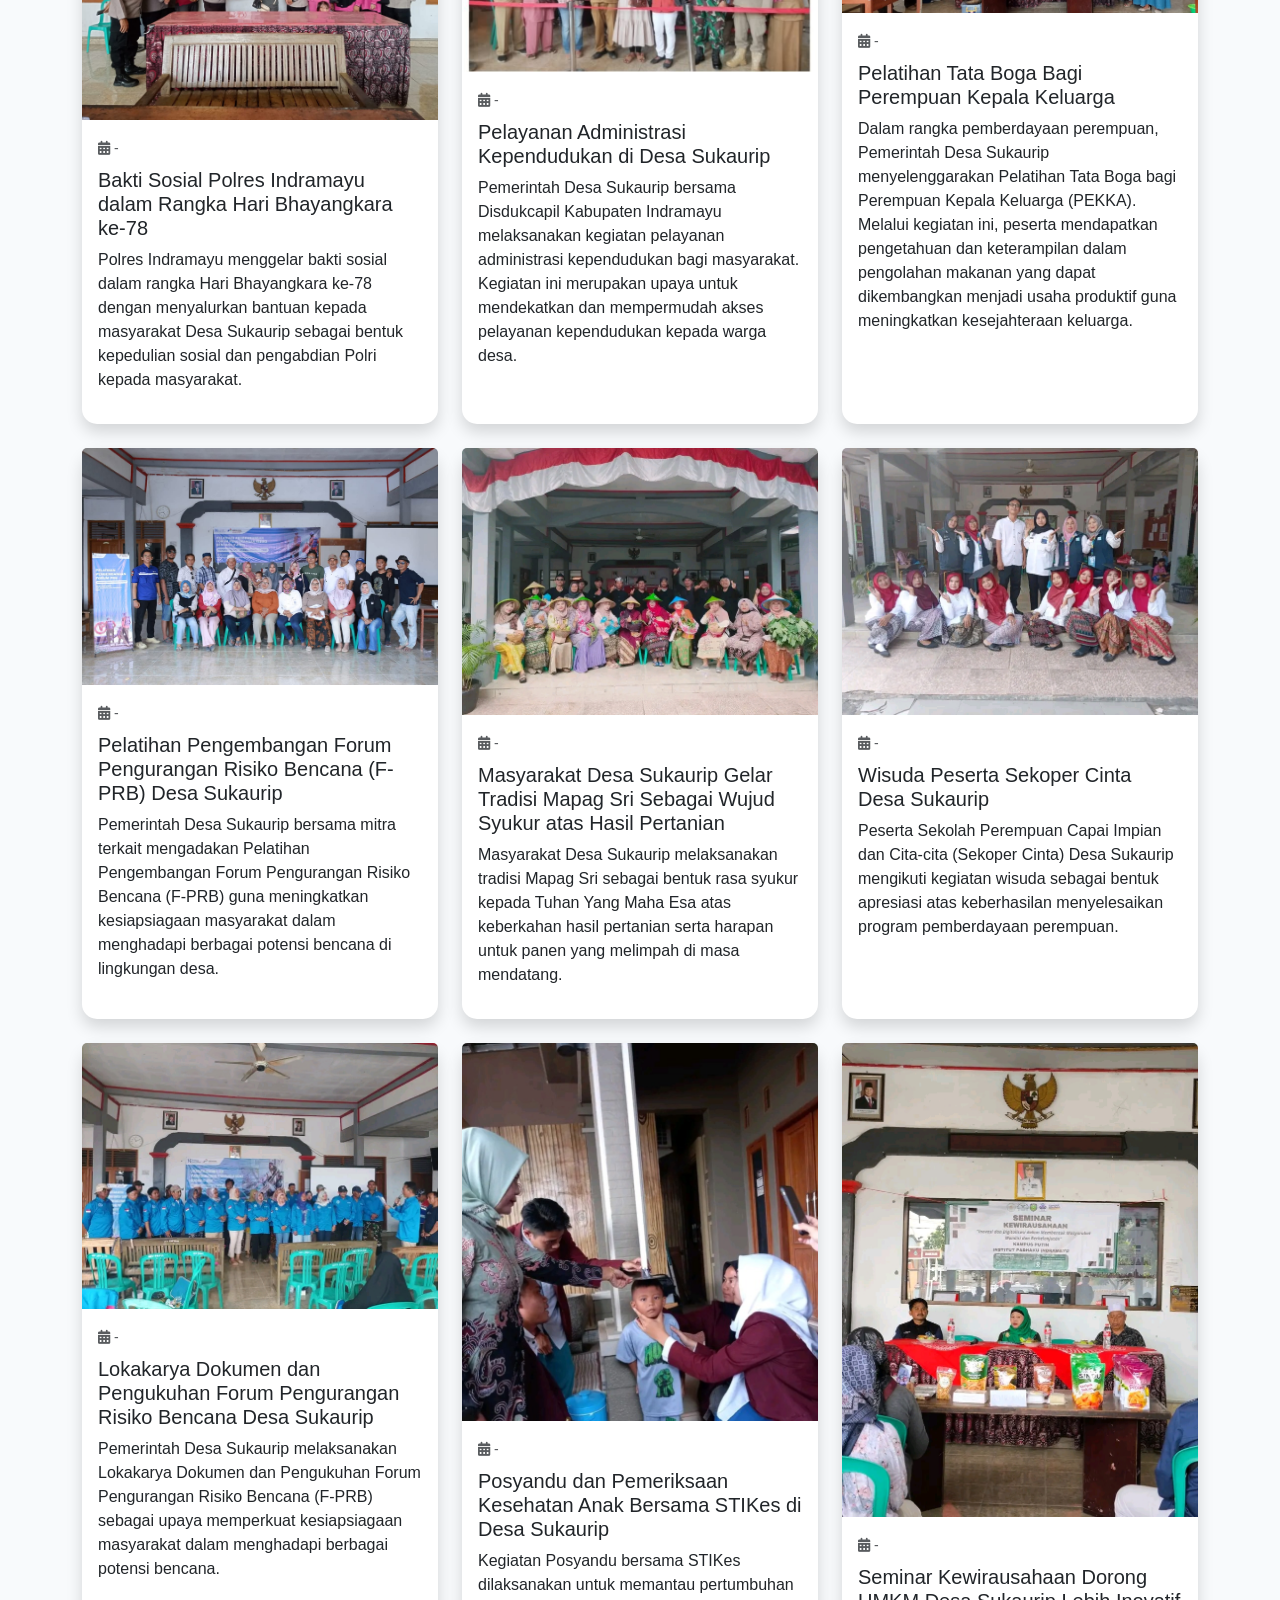
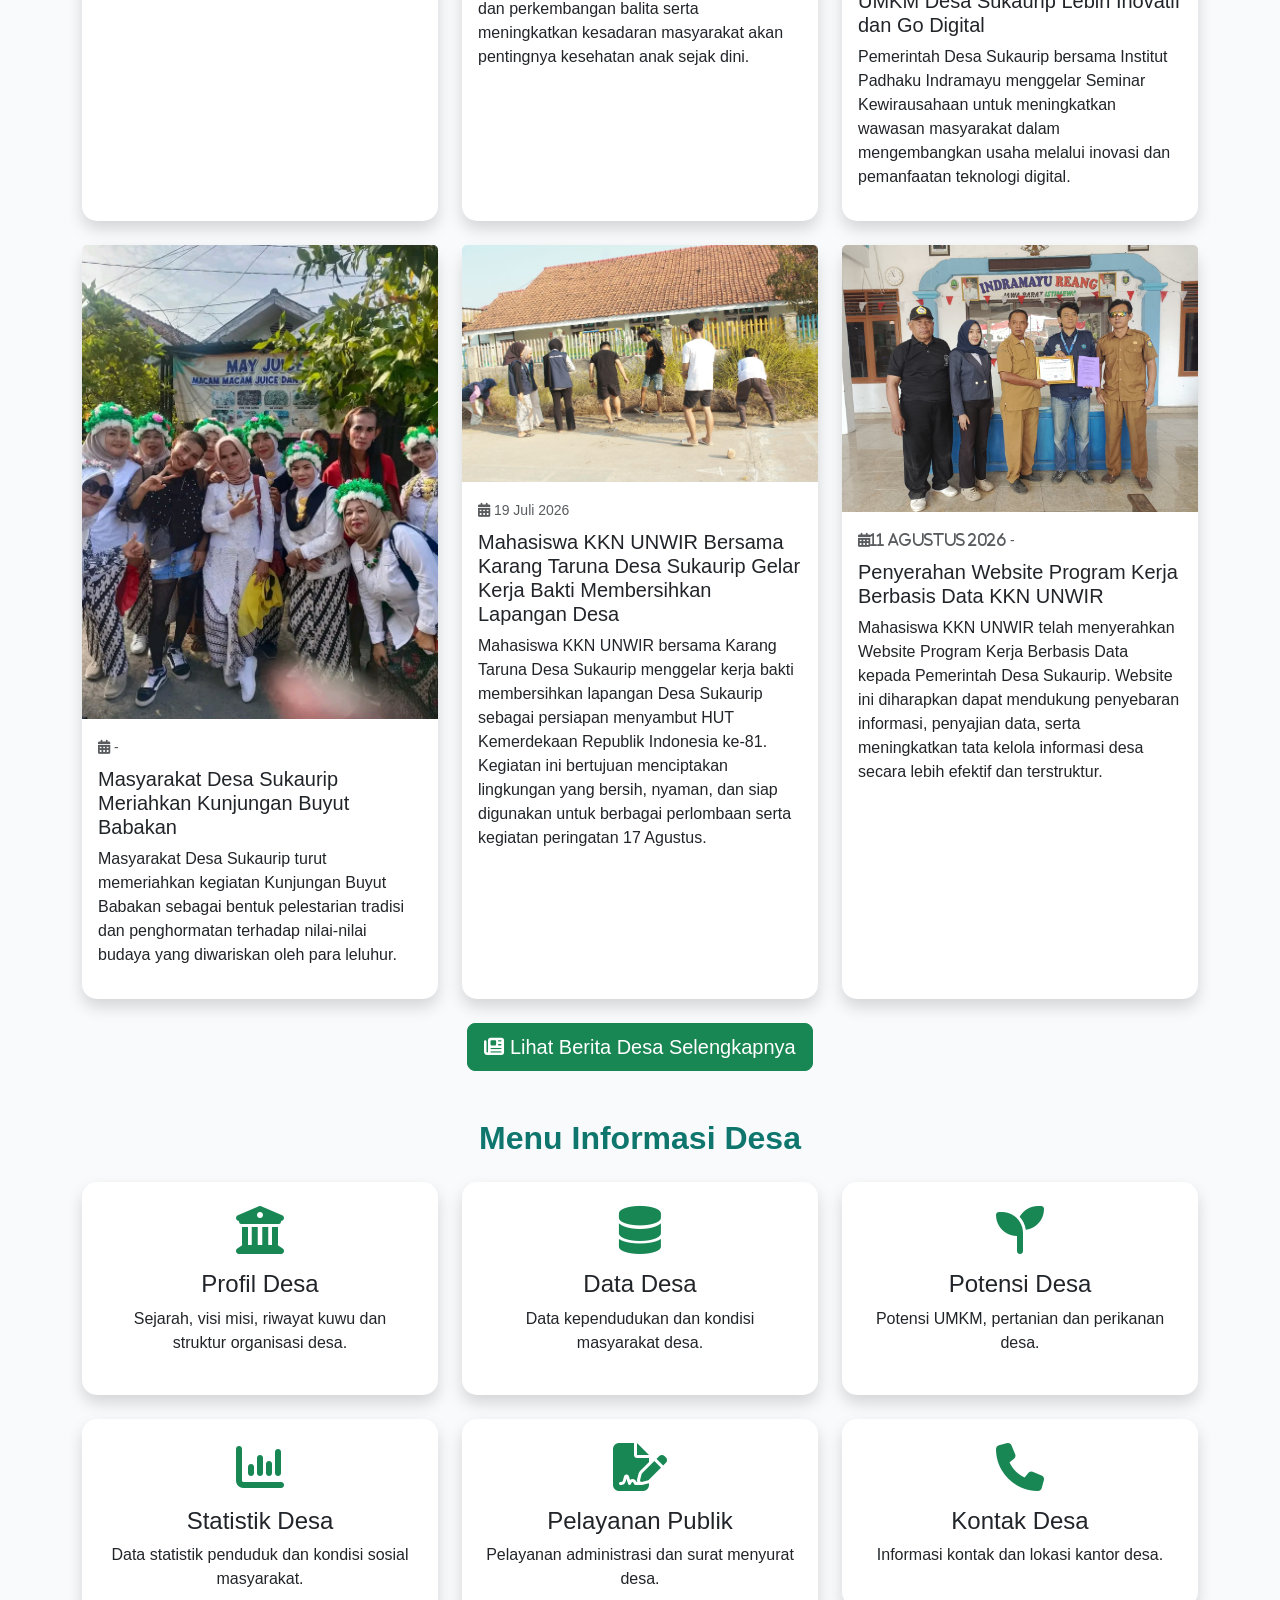
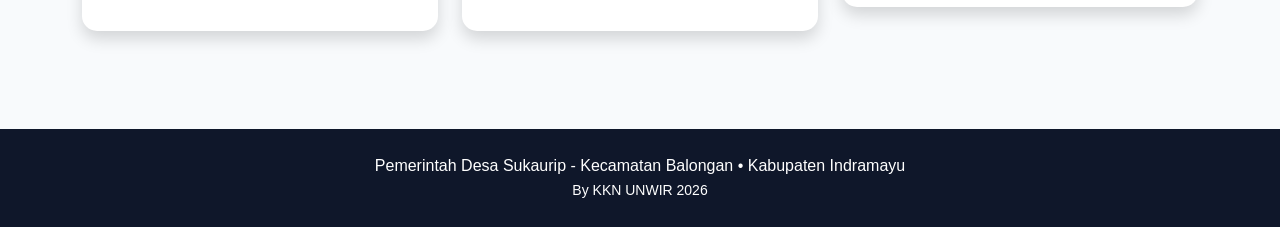
==== commit b1451a1b: "Update index.html" ====
--- a/index.html
+++ b/index.html
@@ -543,7 +543,7 @@
 Penyerahan Website Program Kerja Berbasis Data KKN UNWIR
 </h5>
 <p>
-Mahasiswa KKN UNWIR telah melaksanakan Pembuatan Website Program Kerja Berbasis Data
+Mahasiswa KKN UNWIR telah menyerahkan Website Program Kerja Berbasis Data kepada Pemerintah Desa Sukaurip. Website ini diharapkan dapat mendukung penyebaran informasi, penyajian data, serta meningkatkan tata kelola informasi desa secara lebih efektif dan terstruktur.
 </p>
 </div>
 </div>
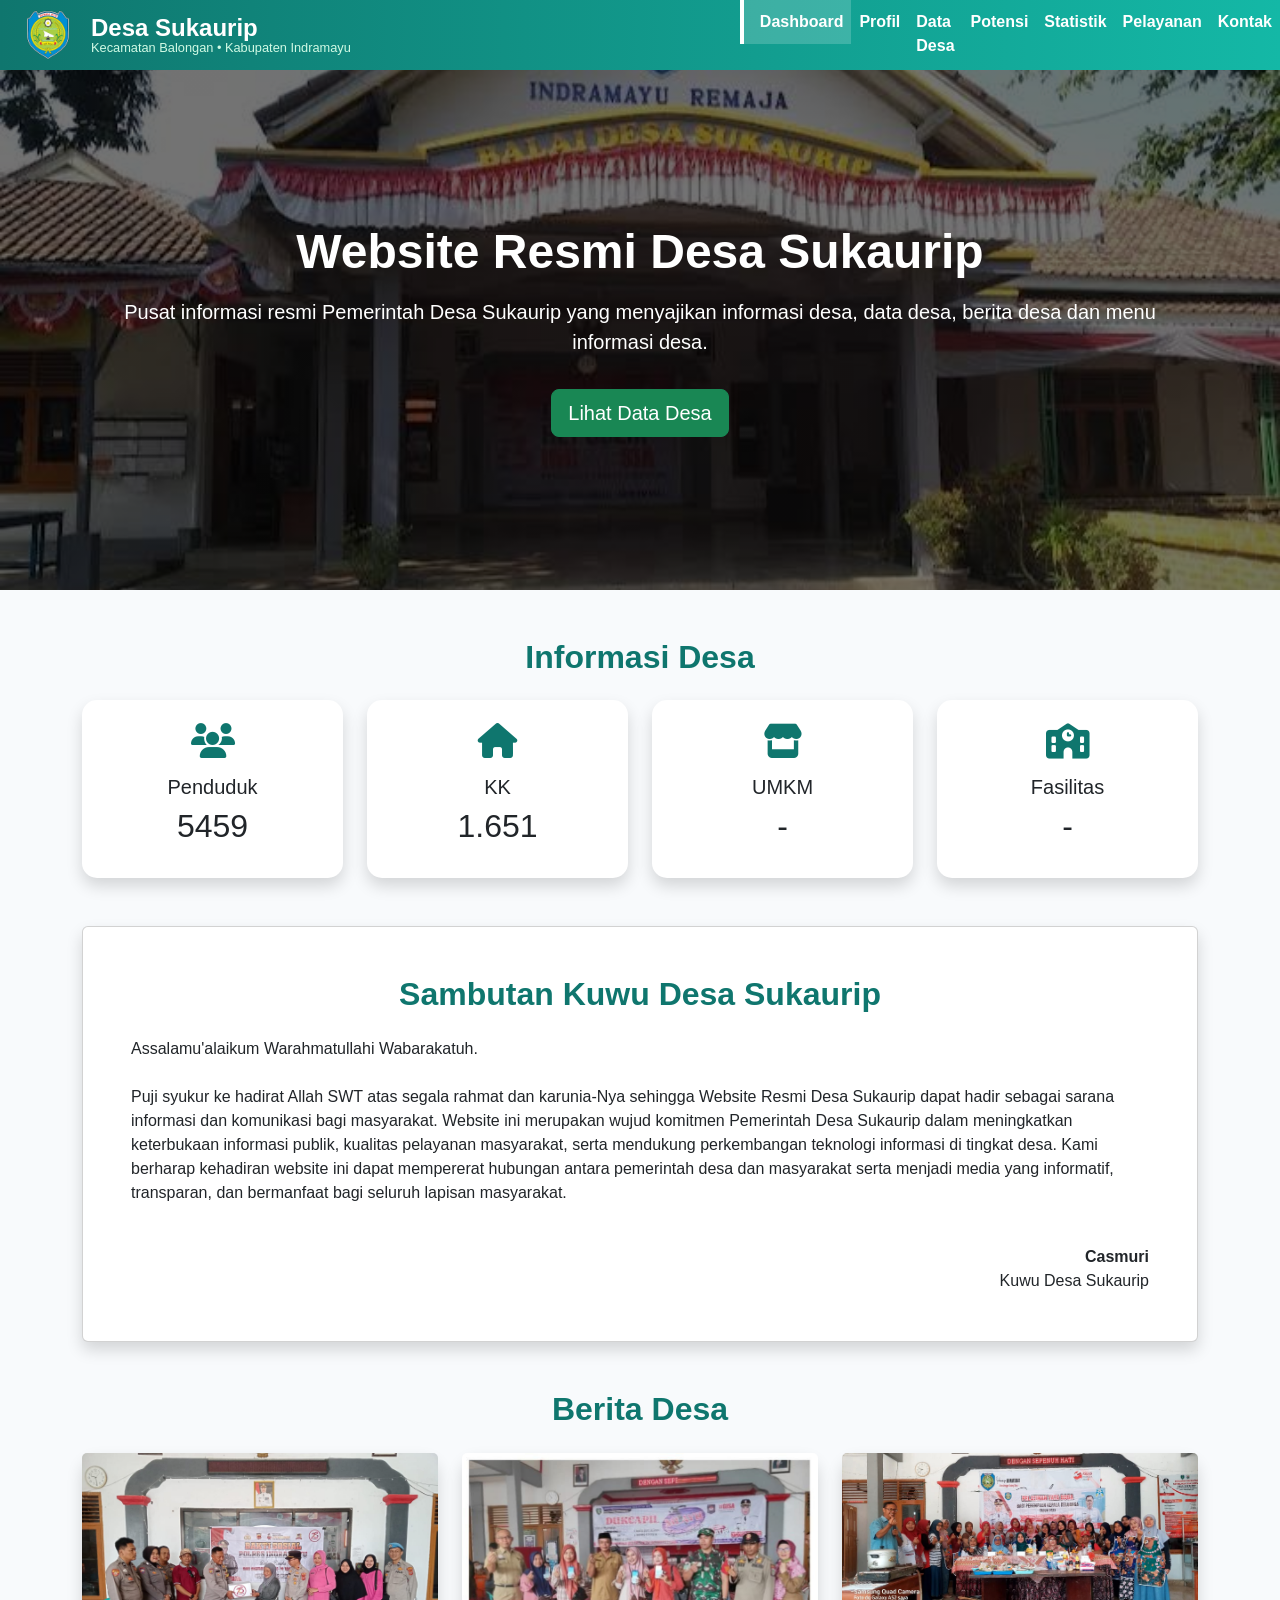
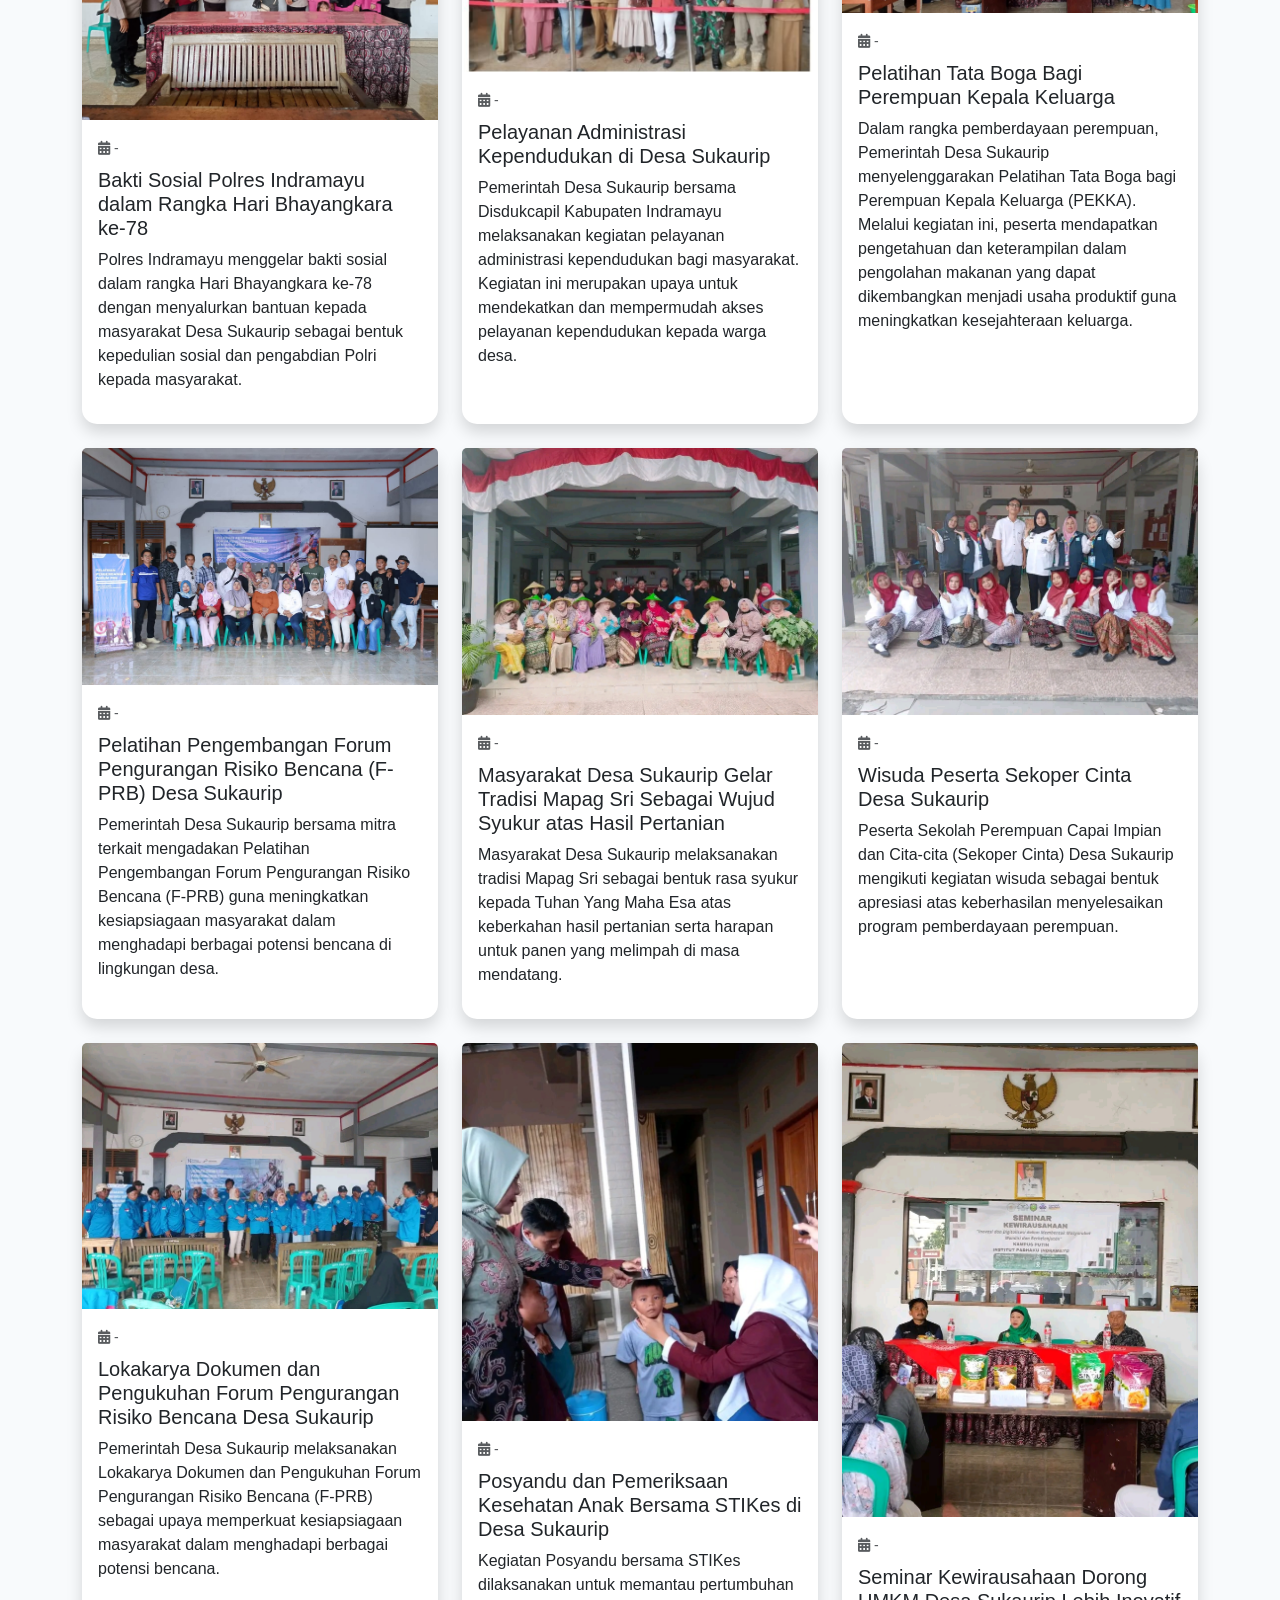
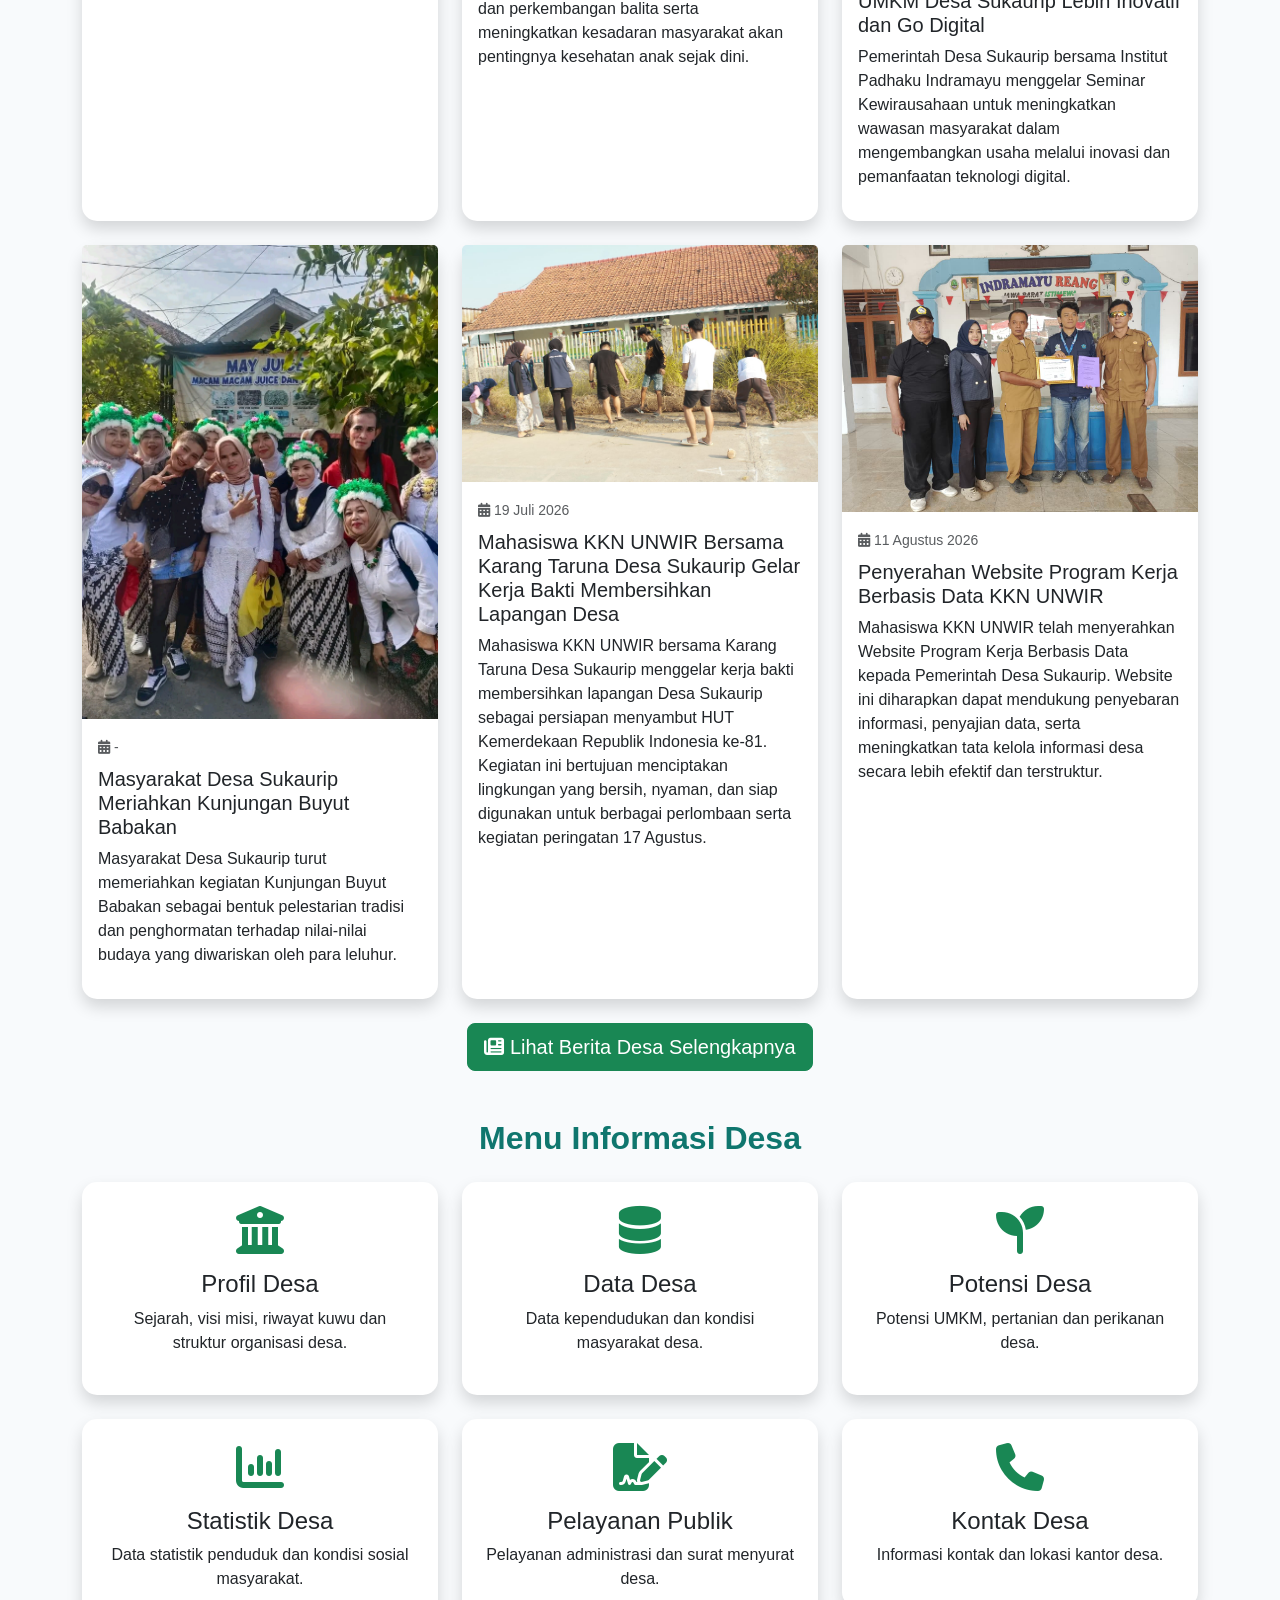
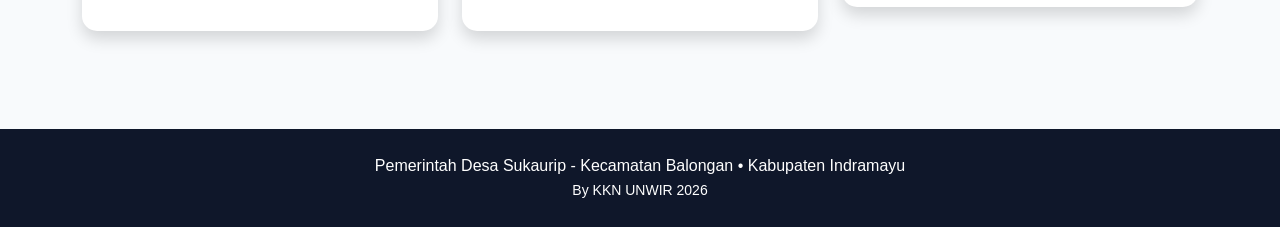
==== commit 1d90e49d: "Update index.html" ====
--- a/index.html
+++ b/index.html
@@ -537,7 +537,7 @@
 <img src="assets/WhatsApp Image 2026-08-11 at 10.55.42 (1).jpeg" class="card-img-top" alt="Berita Desa">
 <div class="card-body">
 <small class="text-muted">
-<i class="fa-solid fa-calendar-days">11 Agustus 2026</i> -
+<i class="fa-solid fa-calendar-days"></i> 11 Agustus 2026
 </small>
 <h5 class="mt-2">
 Penyerahan Website Program Kerja Berbasis Data KKN UNWIR
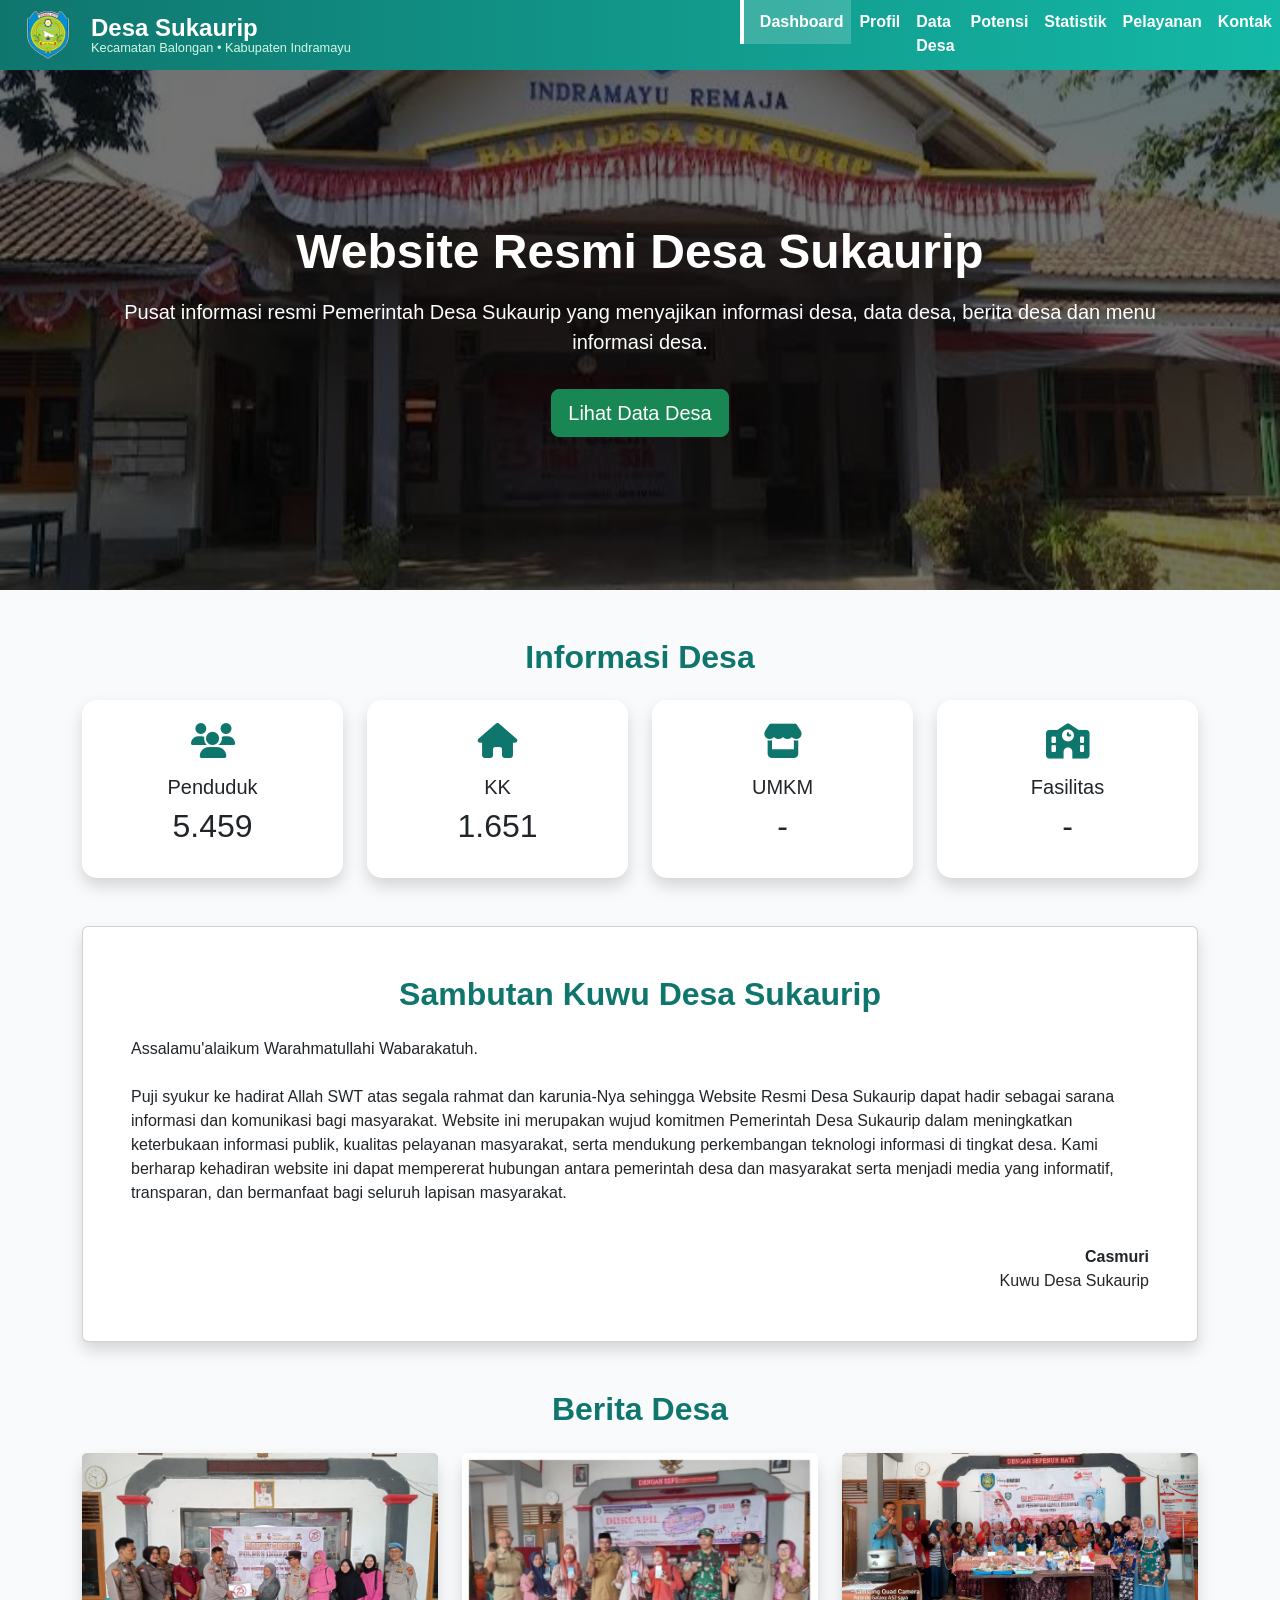
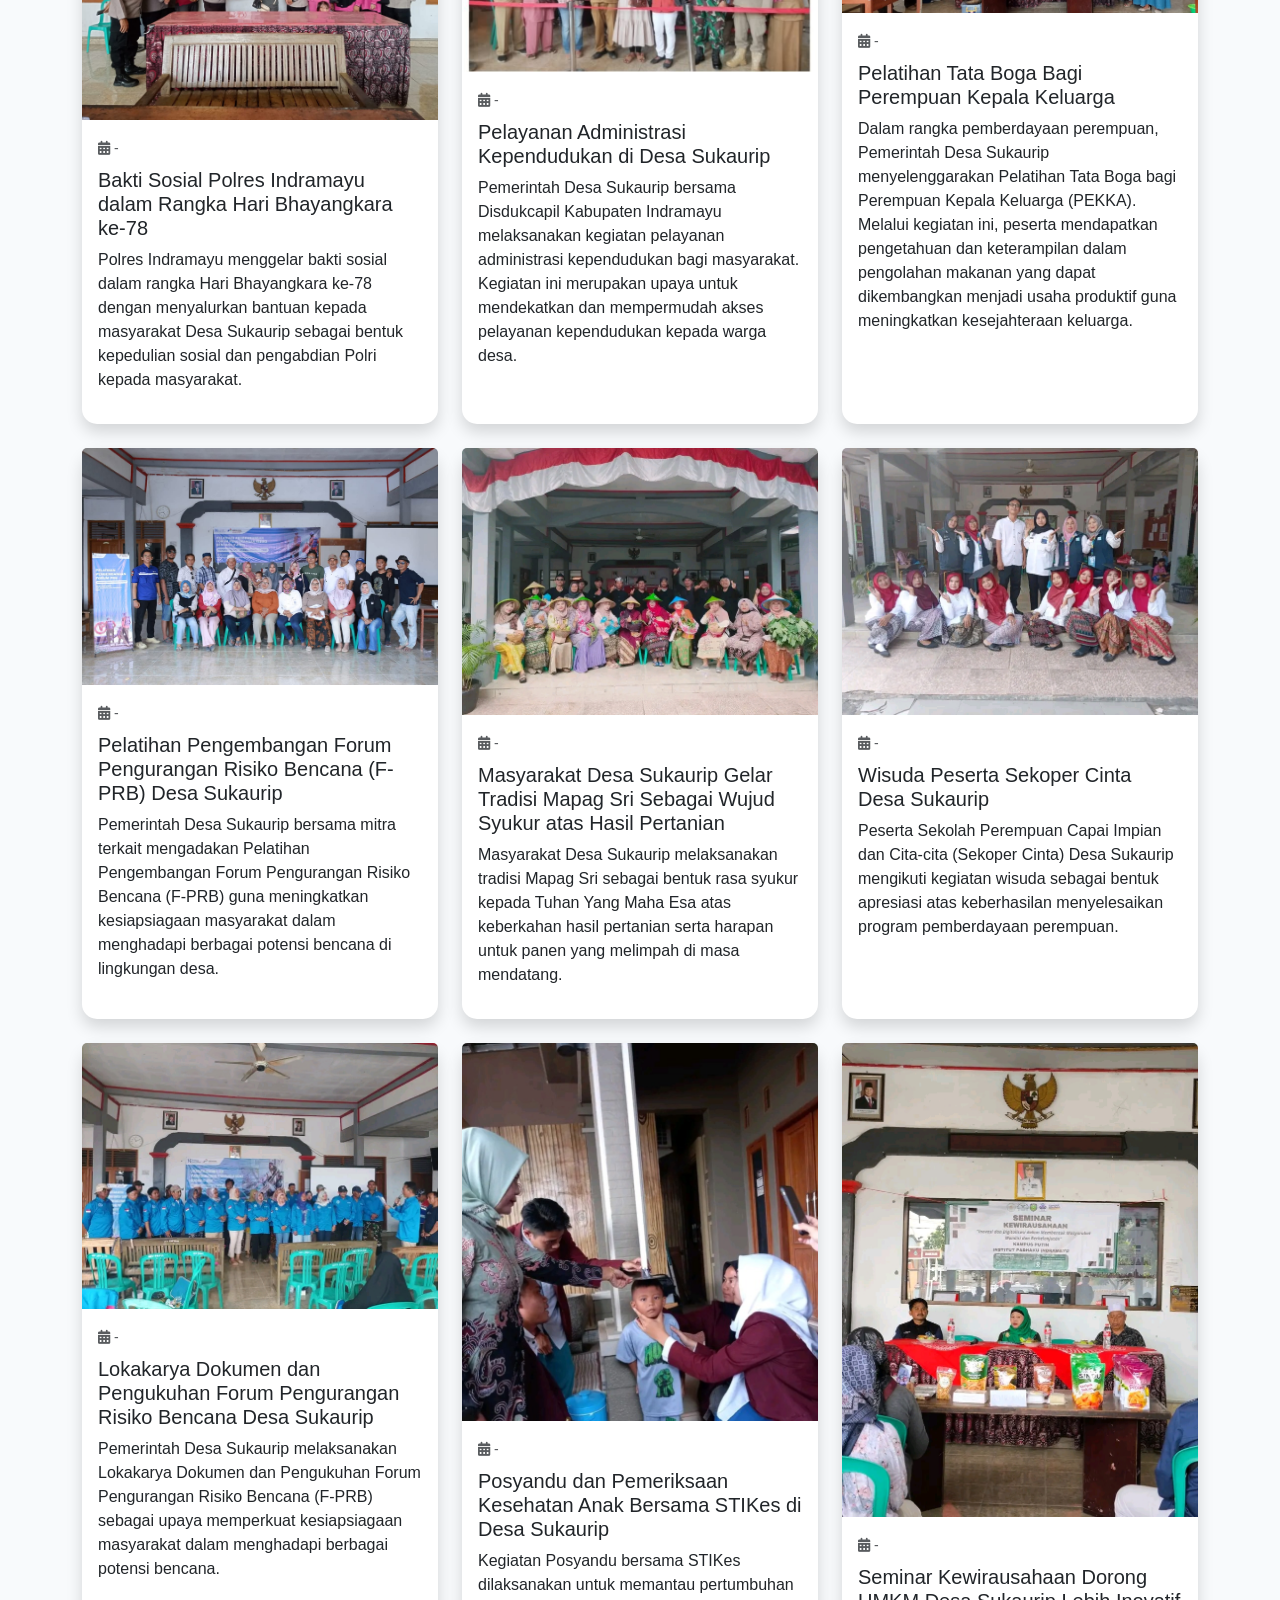
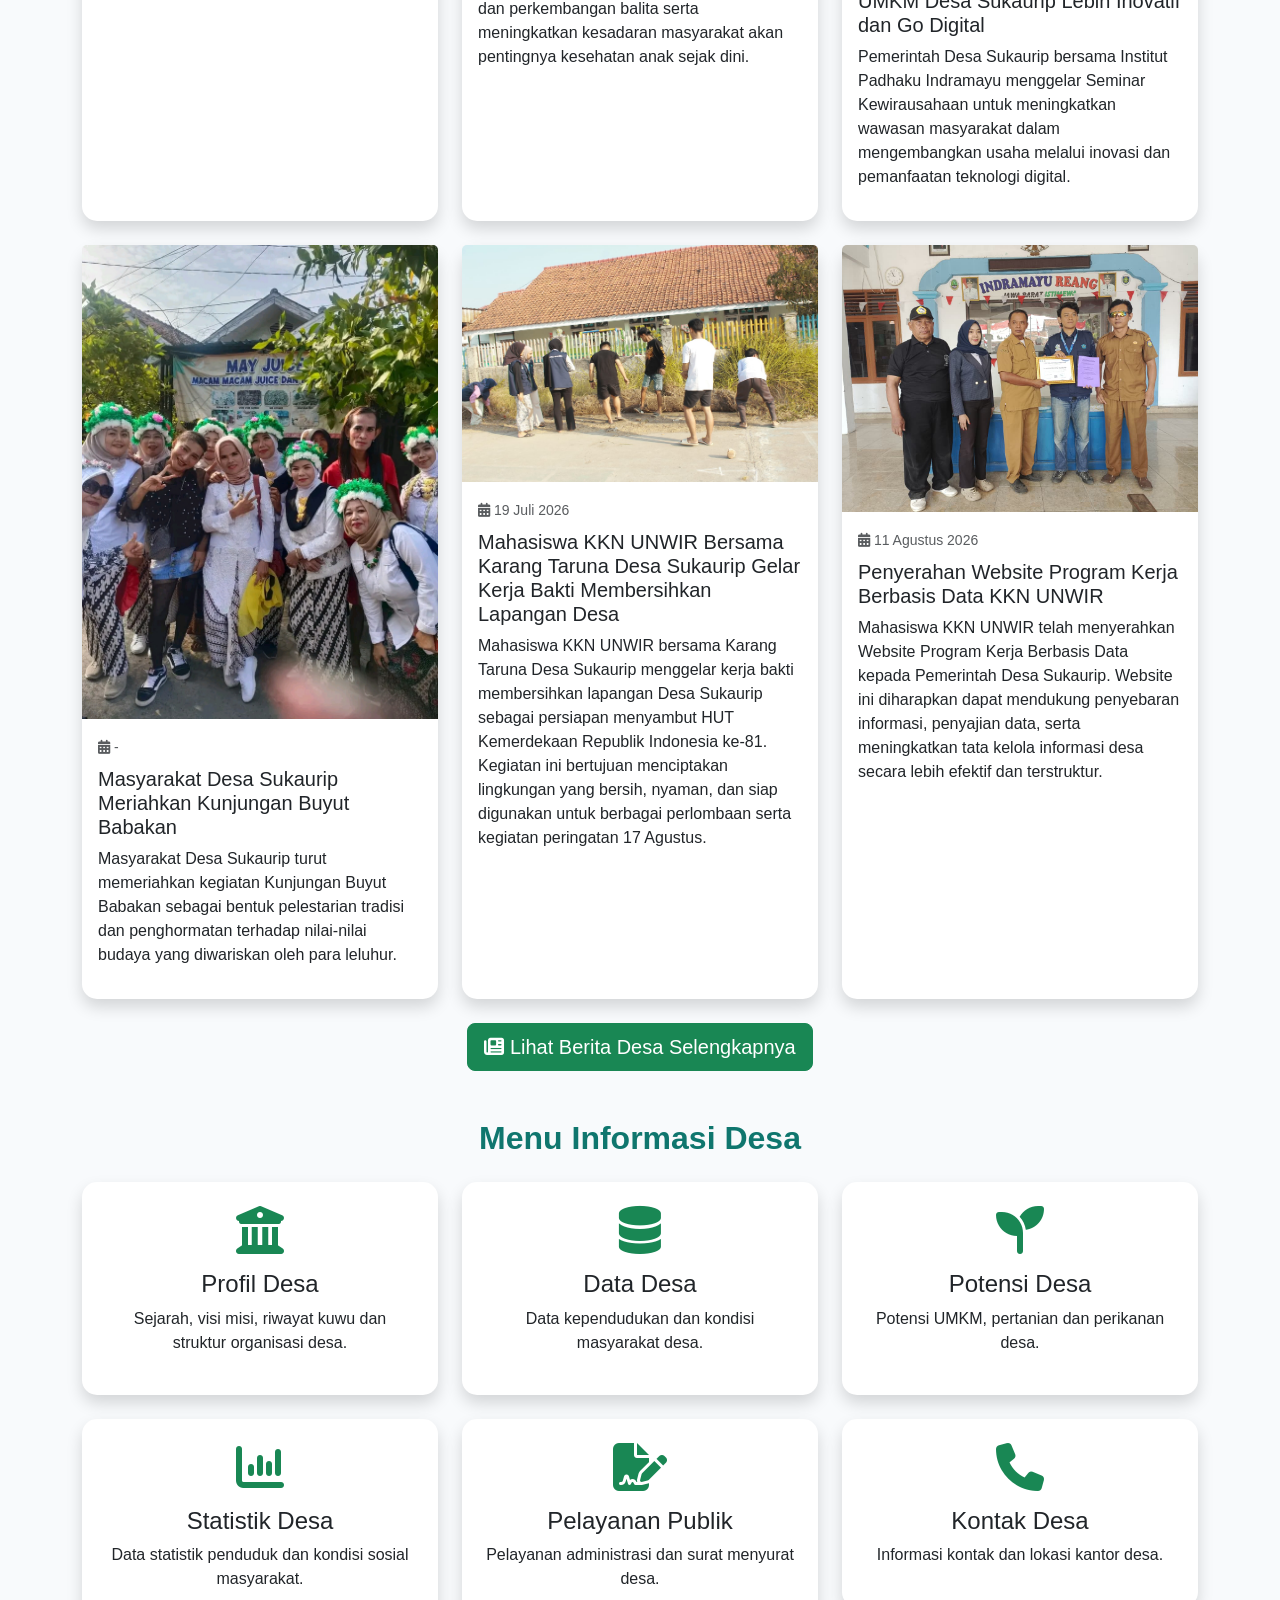
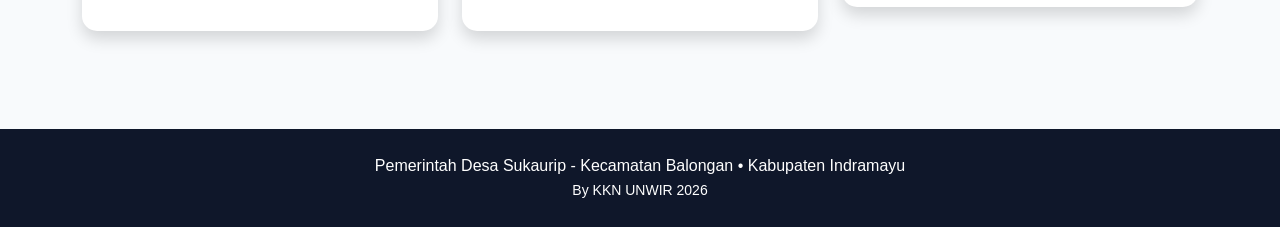
==== commit 5d41901c: "Update index.html" ====
--- a/index.html
+++ b/index.html
@@ -279,7 +279,7 @@
 <div class="col-md-3">
 <div class="card card-custom shadow p-4 text-center">
 <i class="fa-solid fa-users stat-icon"></i>
-<h5 class="mt-3">Penduduk</h5><h2>5459</h2>
+<h5 class="mt-3">Penduduk</h5><h2>5.459</h2>
 </div>
 </div>
 
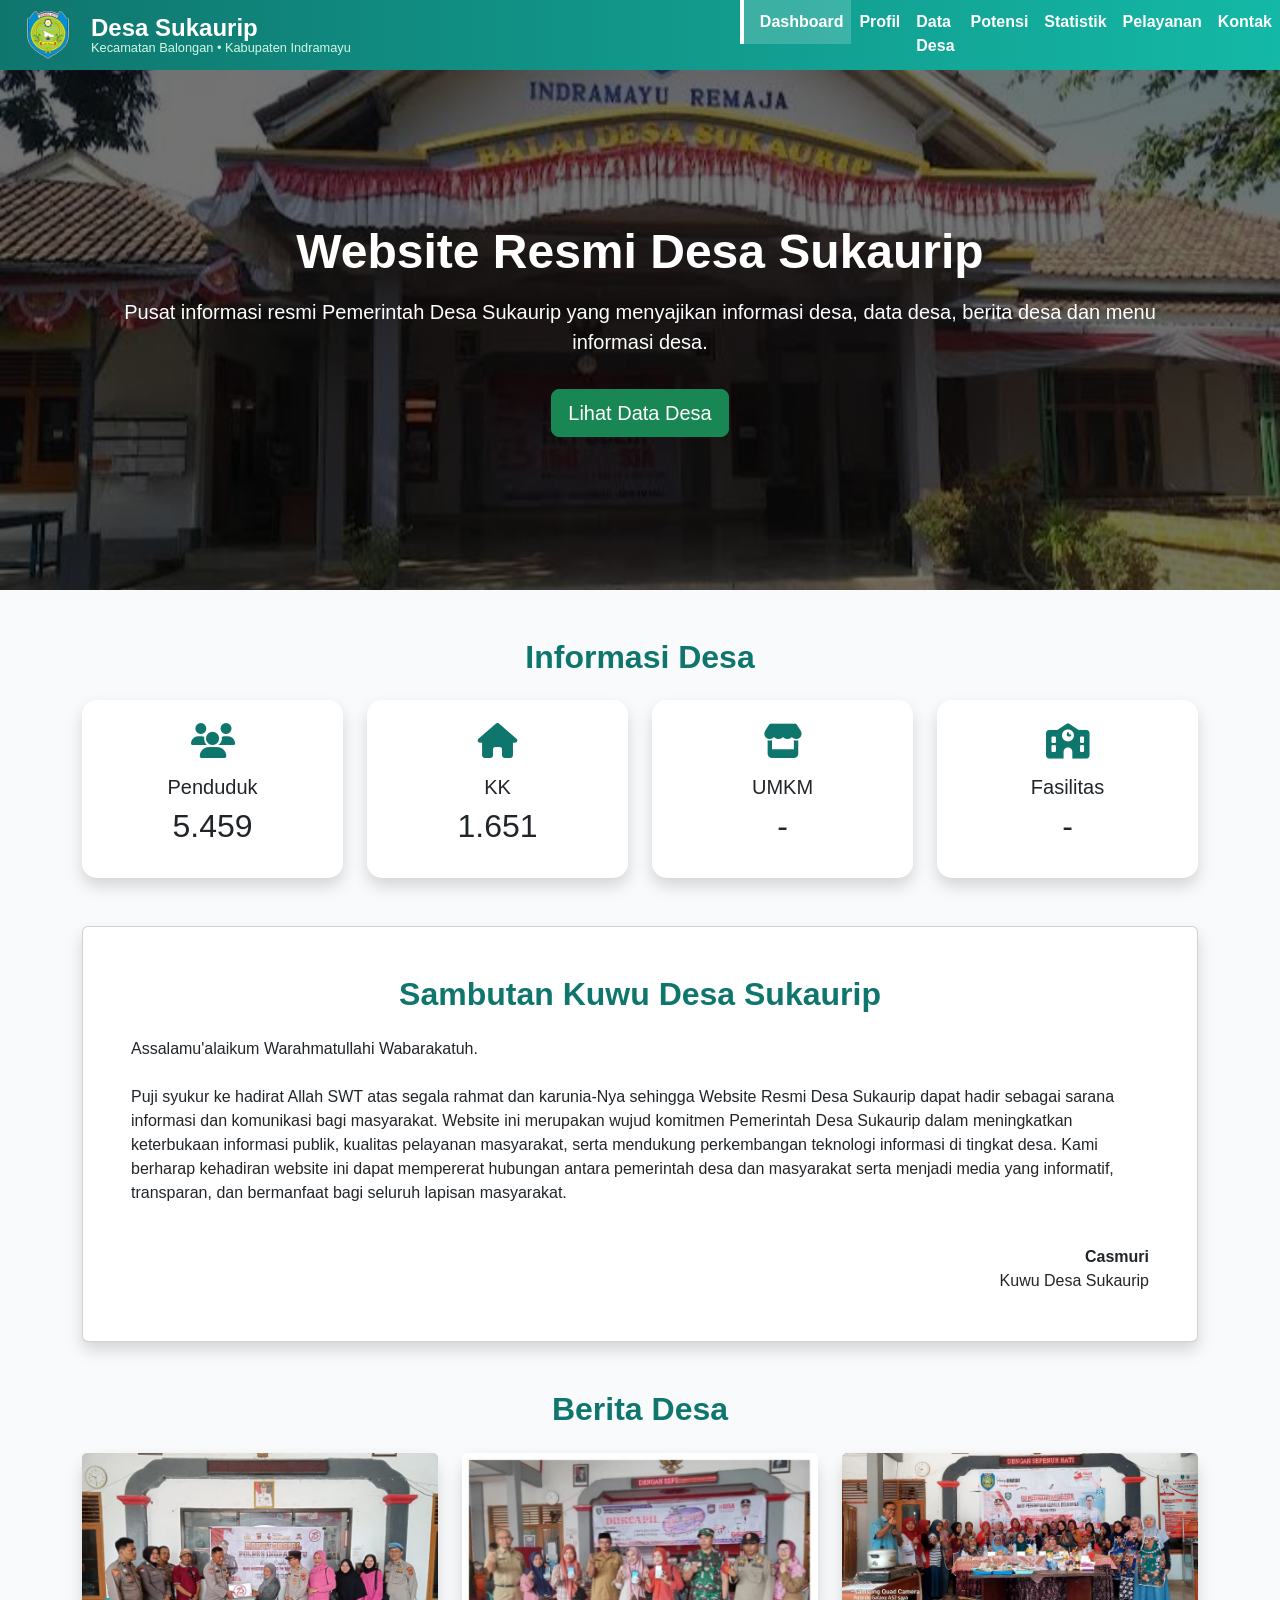
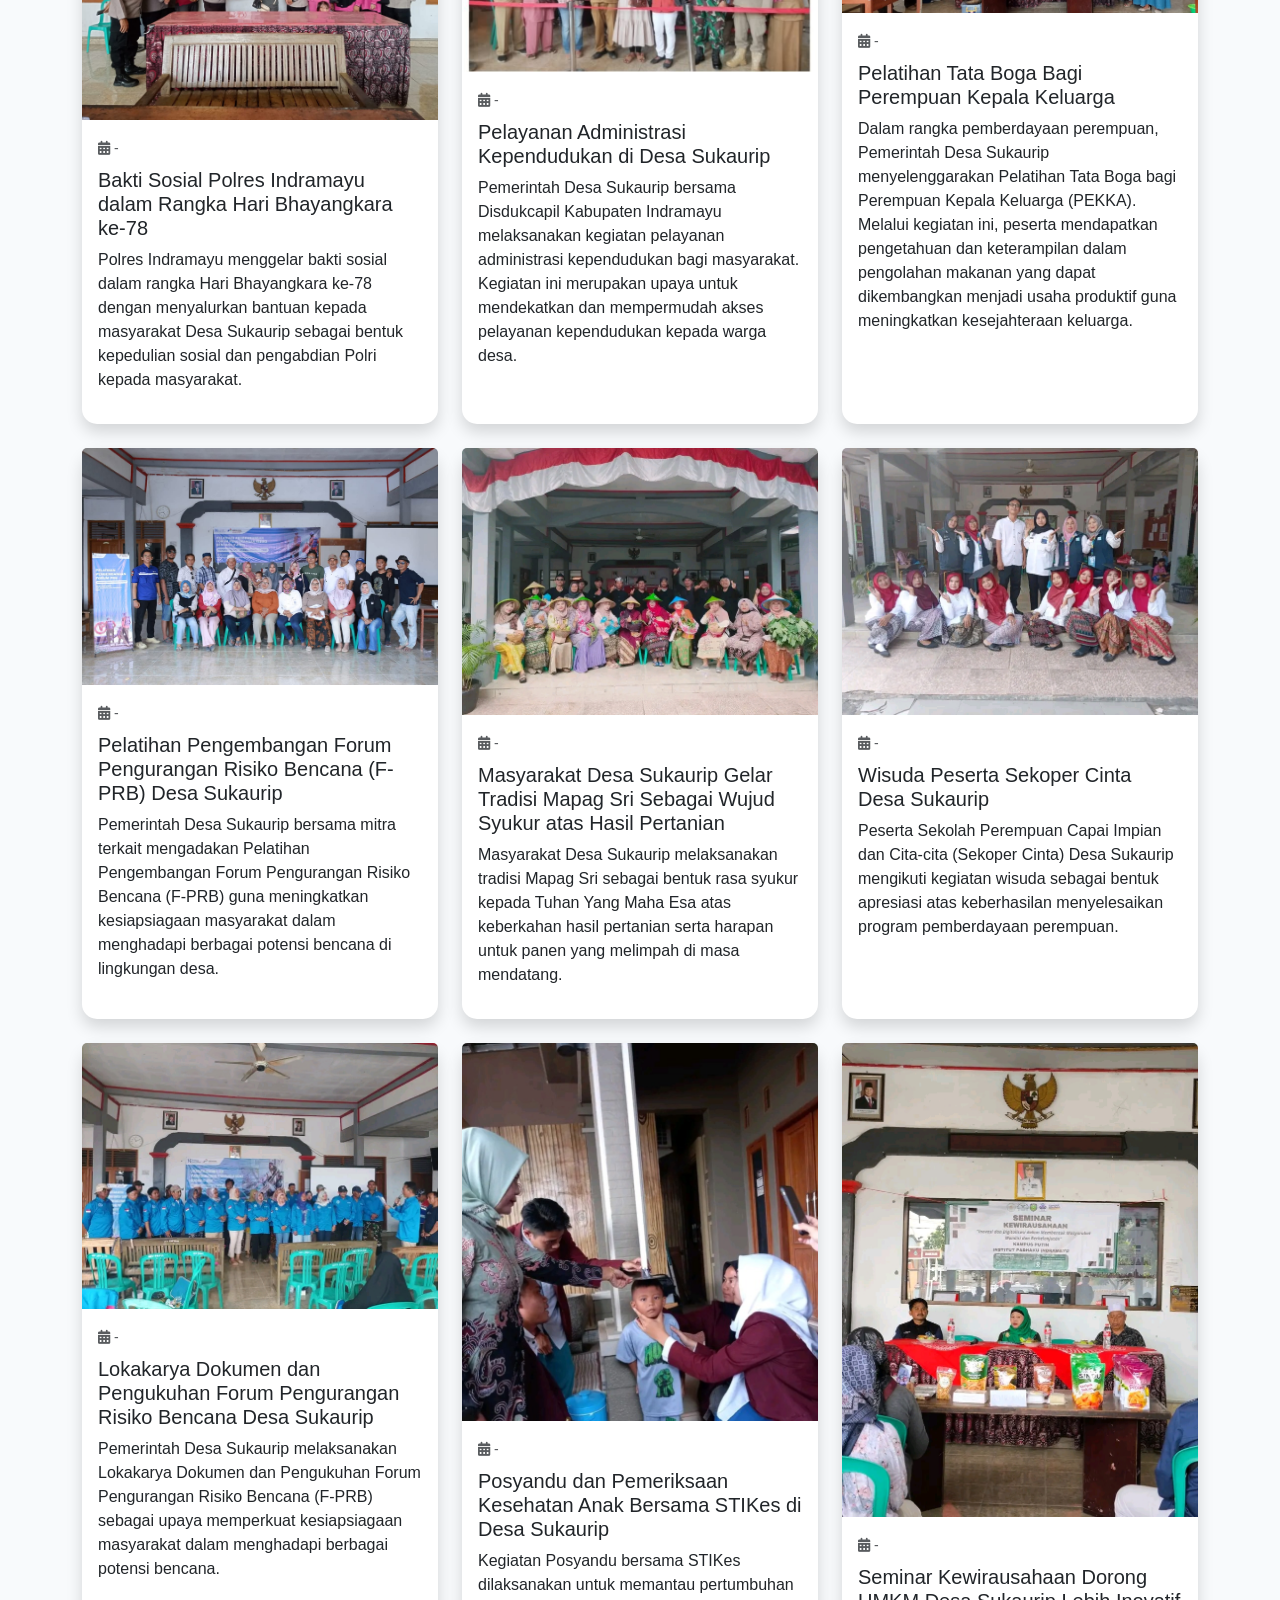
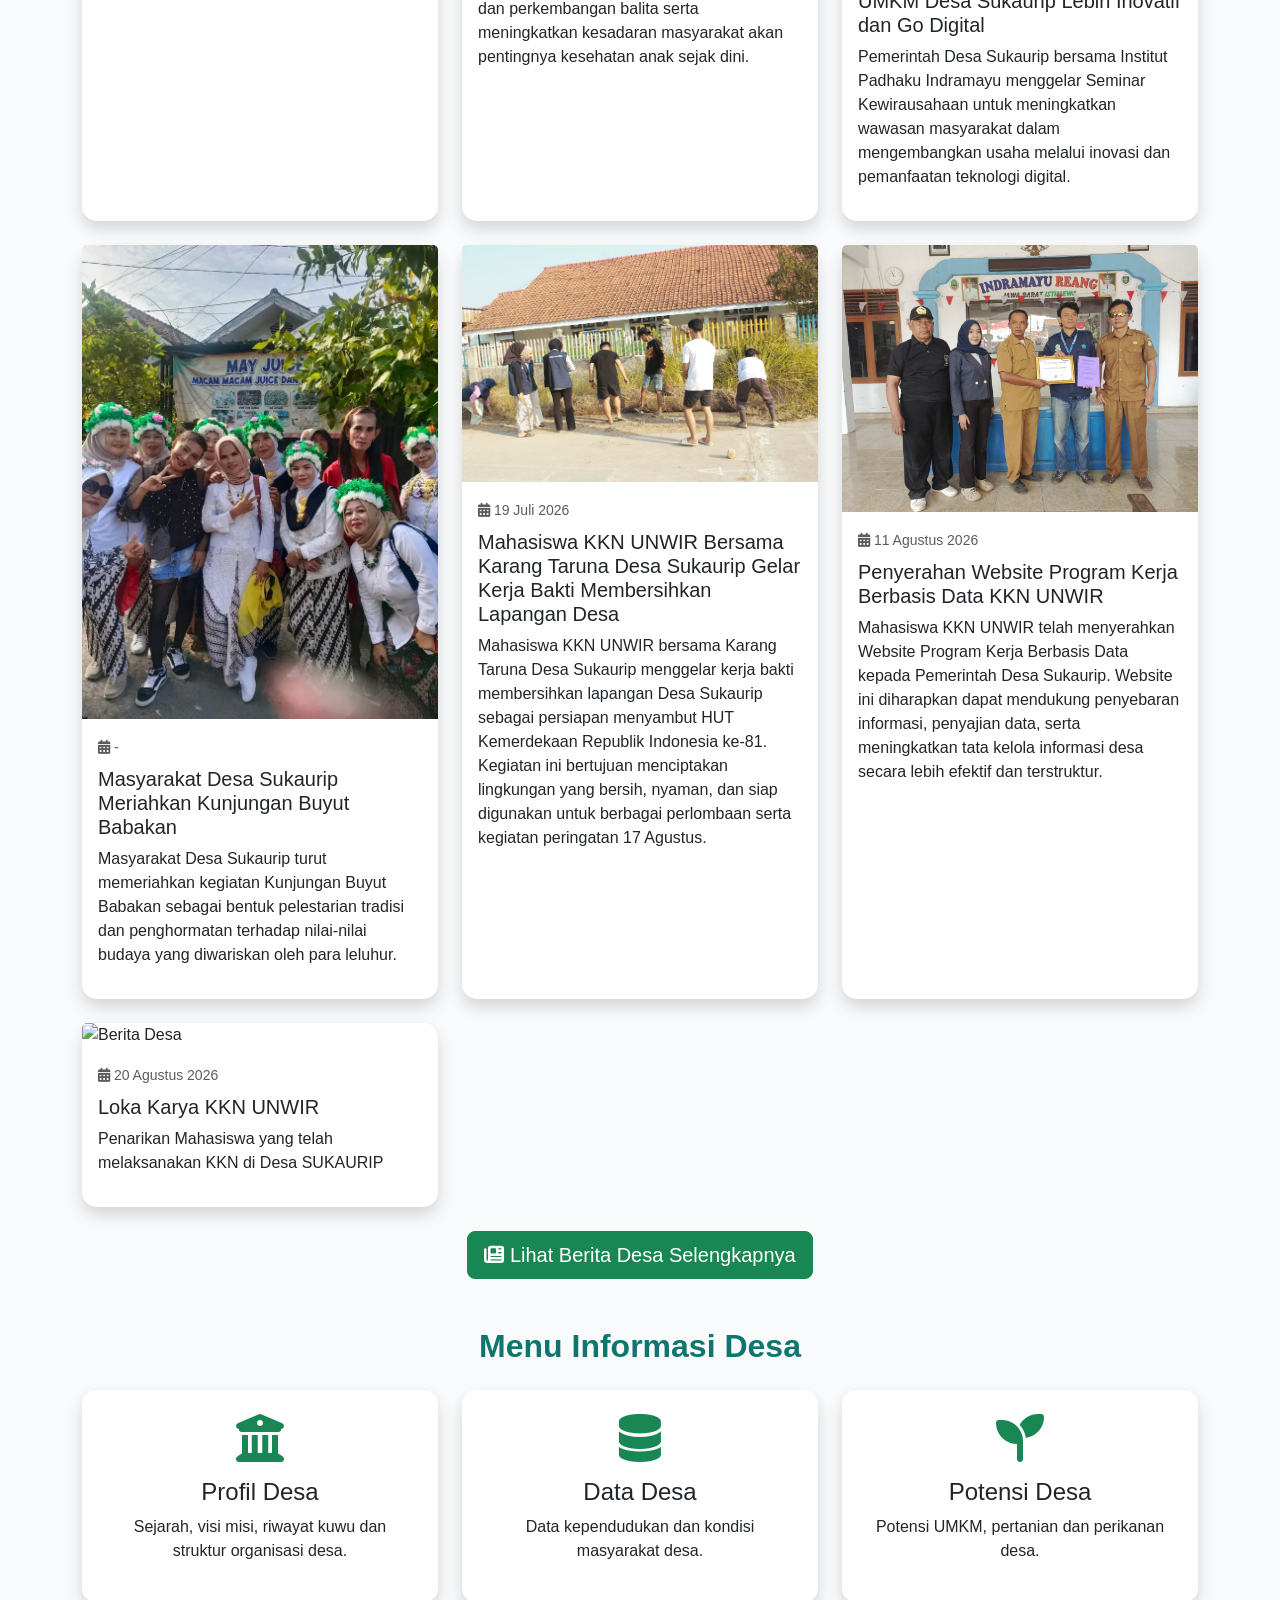
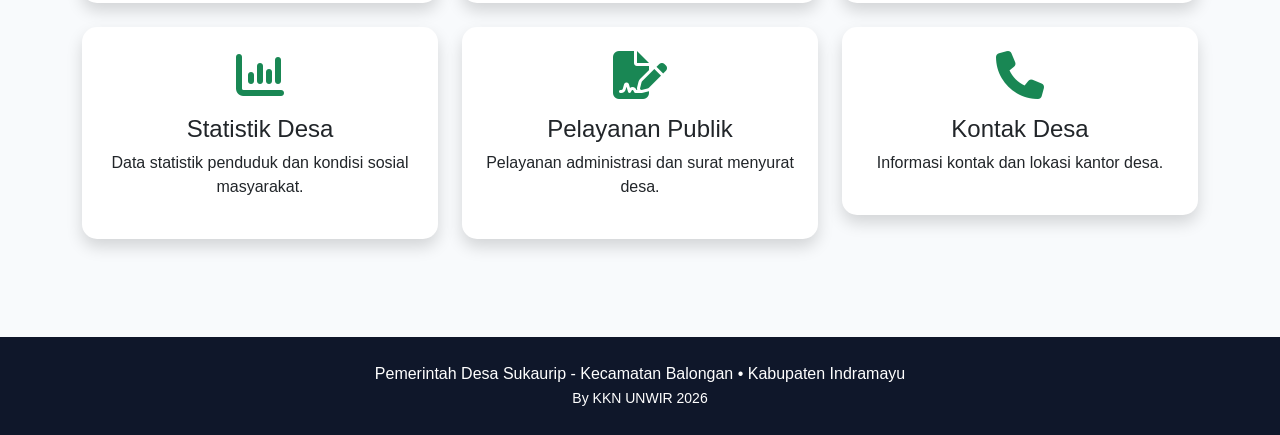
==== commit ad3fe15d: "Update index.html" ====
--- a/index.html
+++ b/index.html
@@ -549,6 +549,22 @@
 </div>
 </div>
 
+       <!-- Berita 12 -->
+<div class="col-md-4">
+<div class="card card-custom shadow h-100">
+<img src="assets/" class="card-img-top" alt="Berita Desa">
+<div class="card-body">
+<small class="text-muted">
+<i class="fa-solid fa-calendar-days"></i> 20 Agustus 2026
+</small>
+<h5 class="mt-2">
+Loka Karya KKN UNWIR
+</h5>
+<p>
+Penarikan Mahasiswa yang telah melaksanakan KKN di Desa SUKAURIP
+</div>
+</div>
+
     
 </div>
 
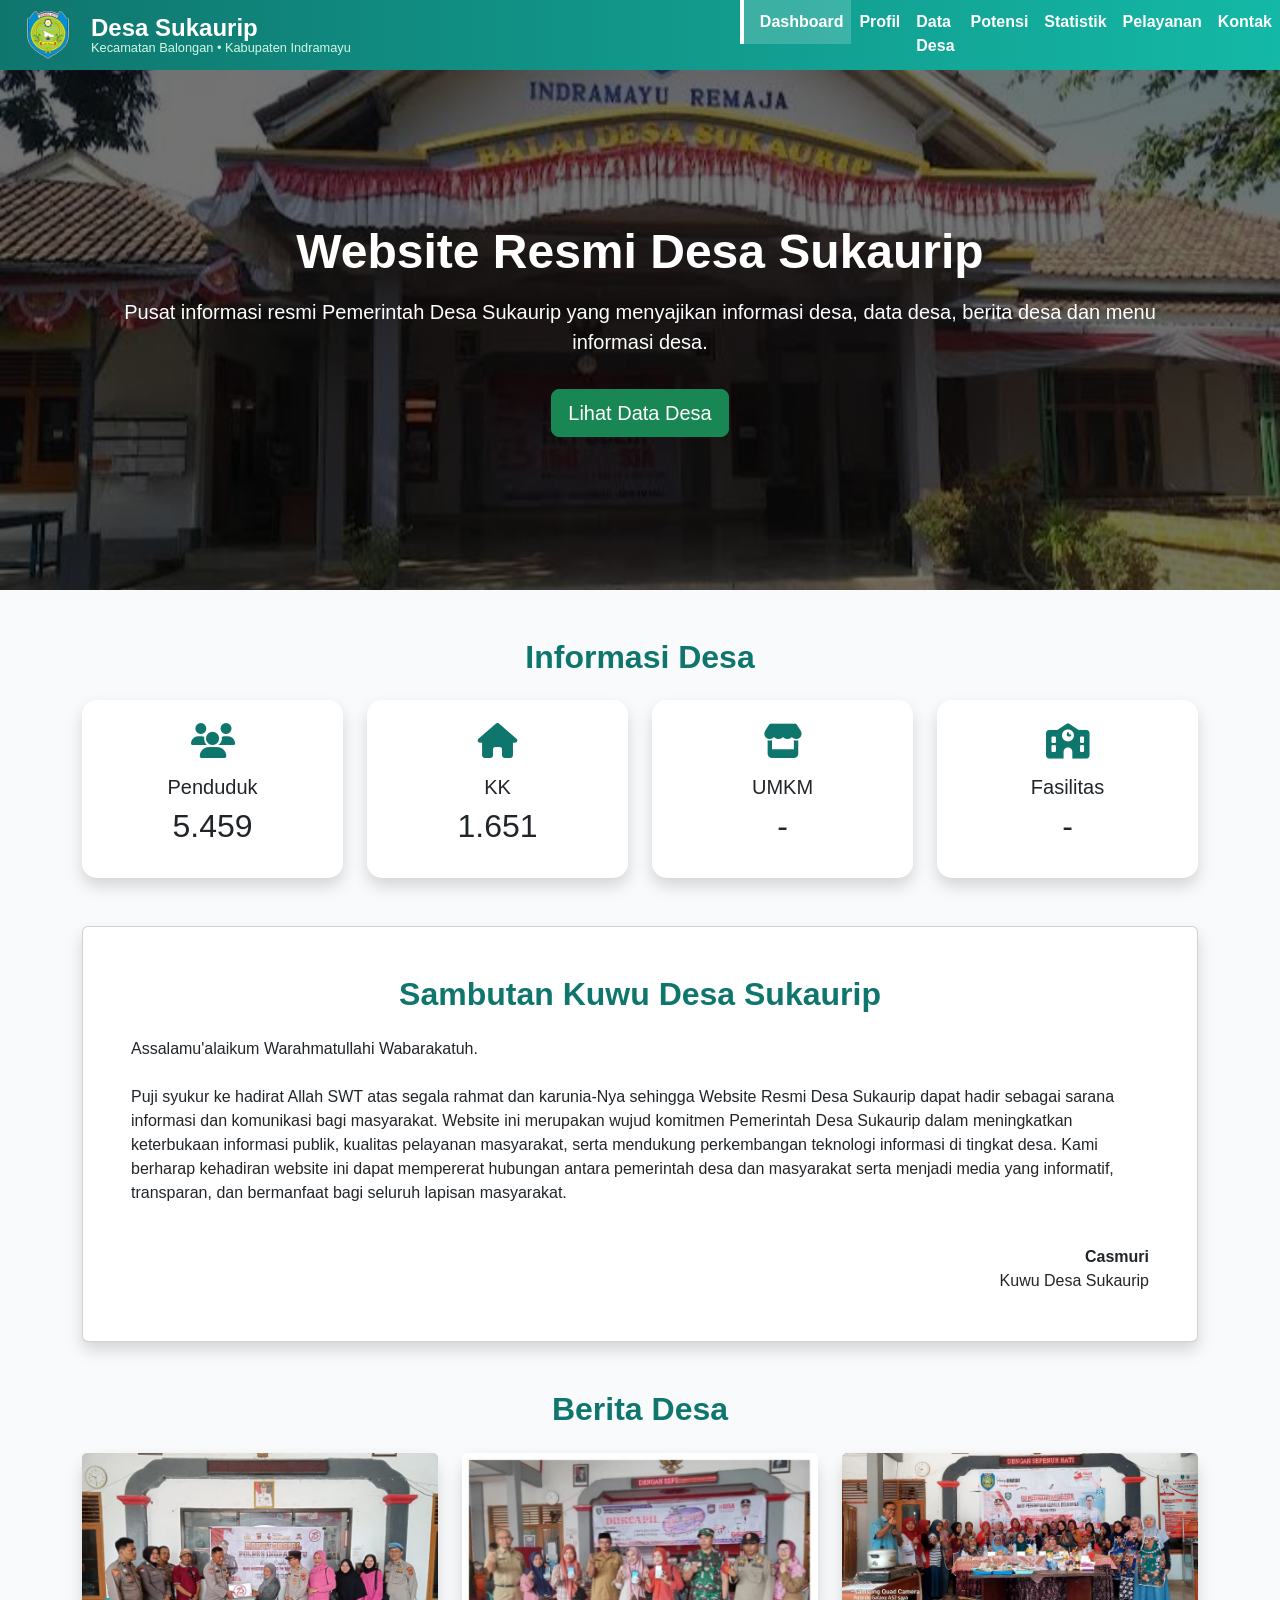
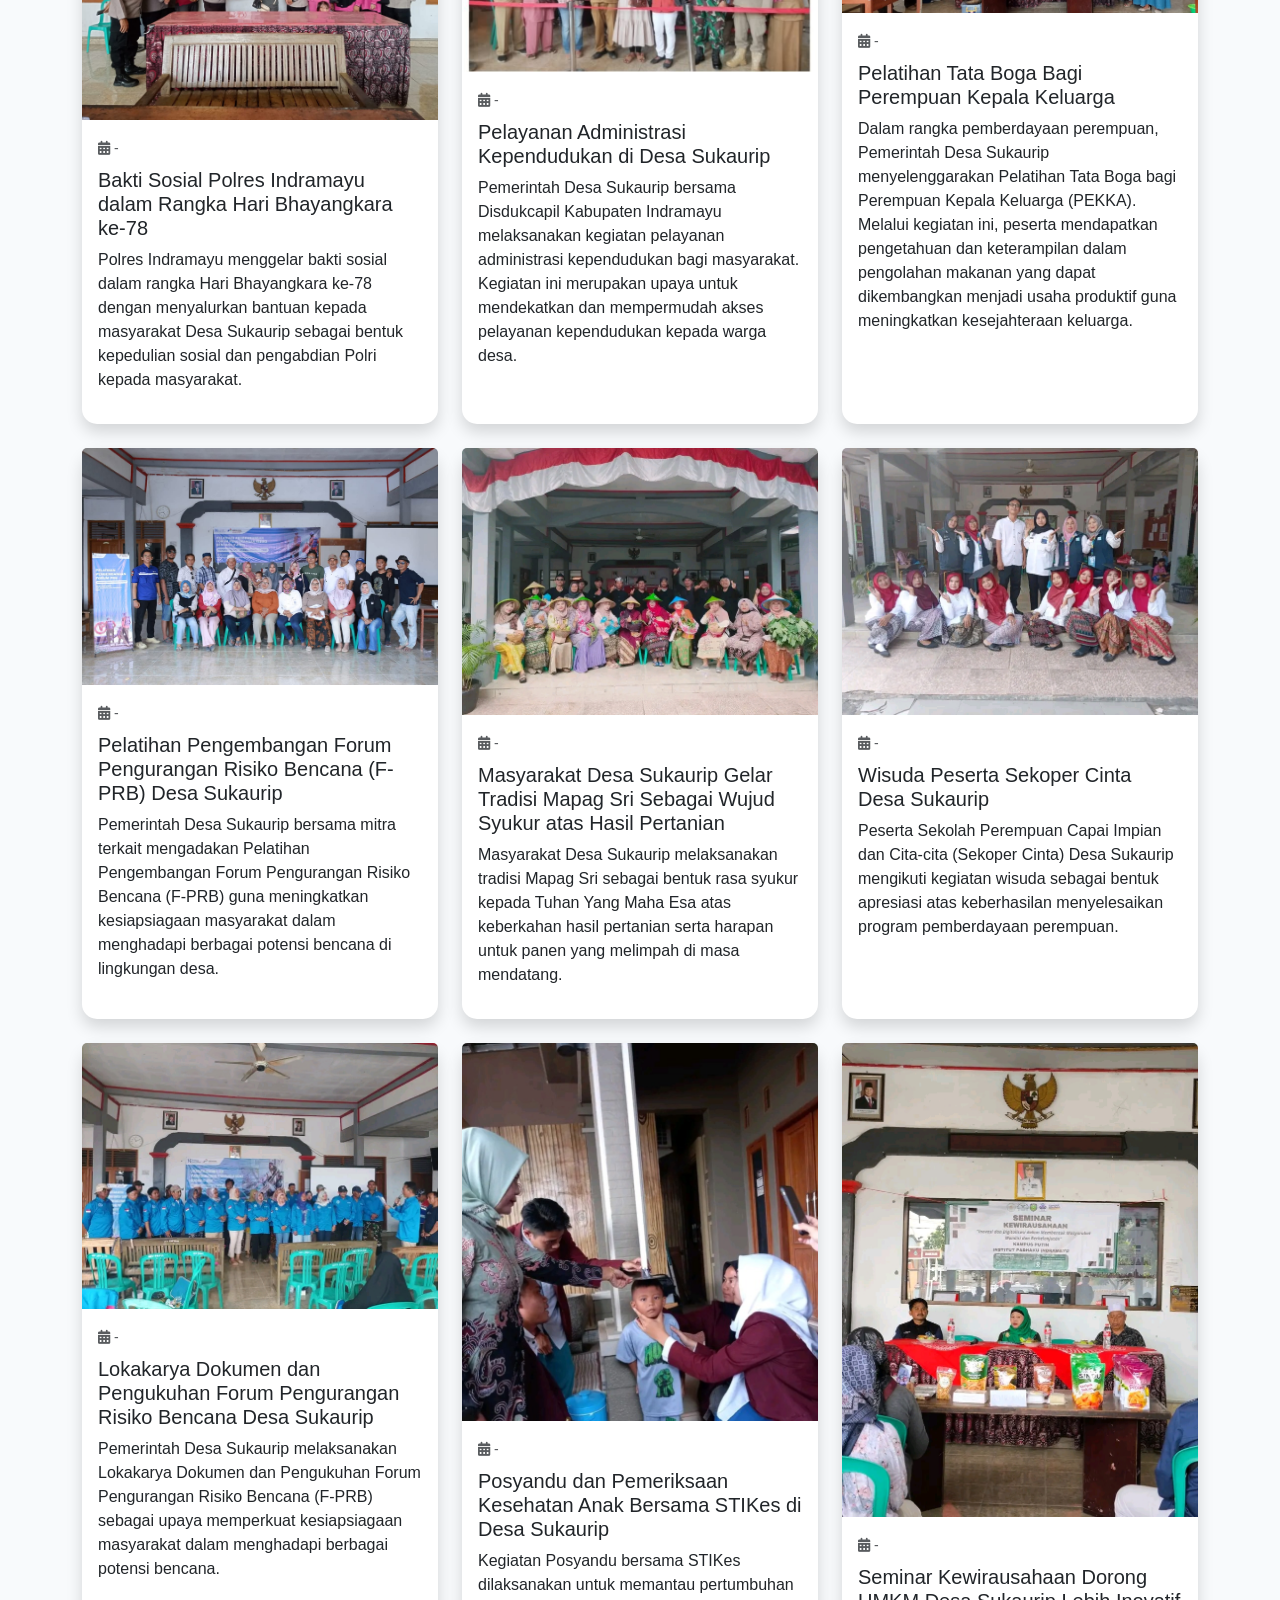
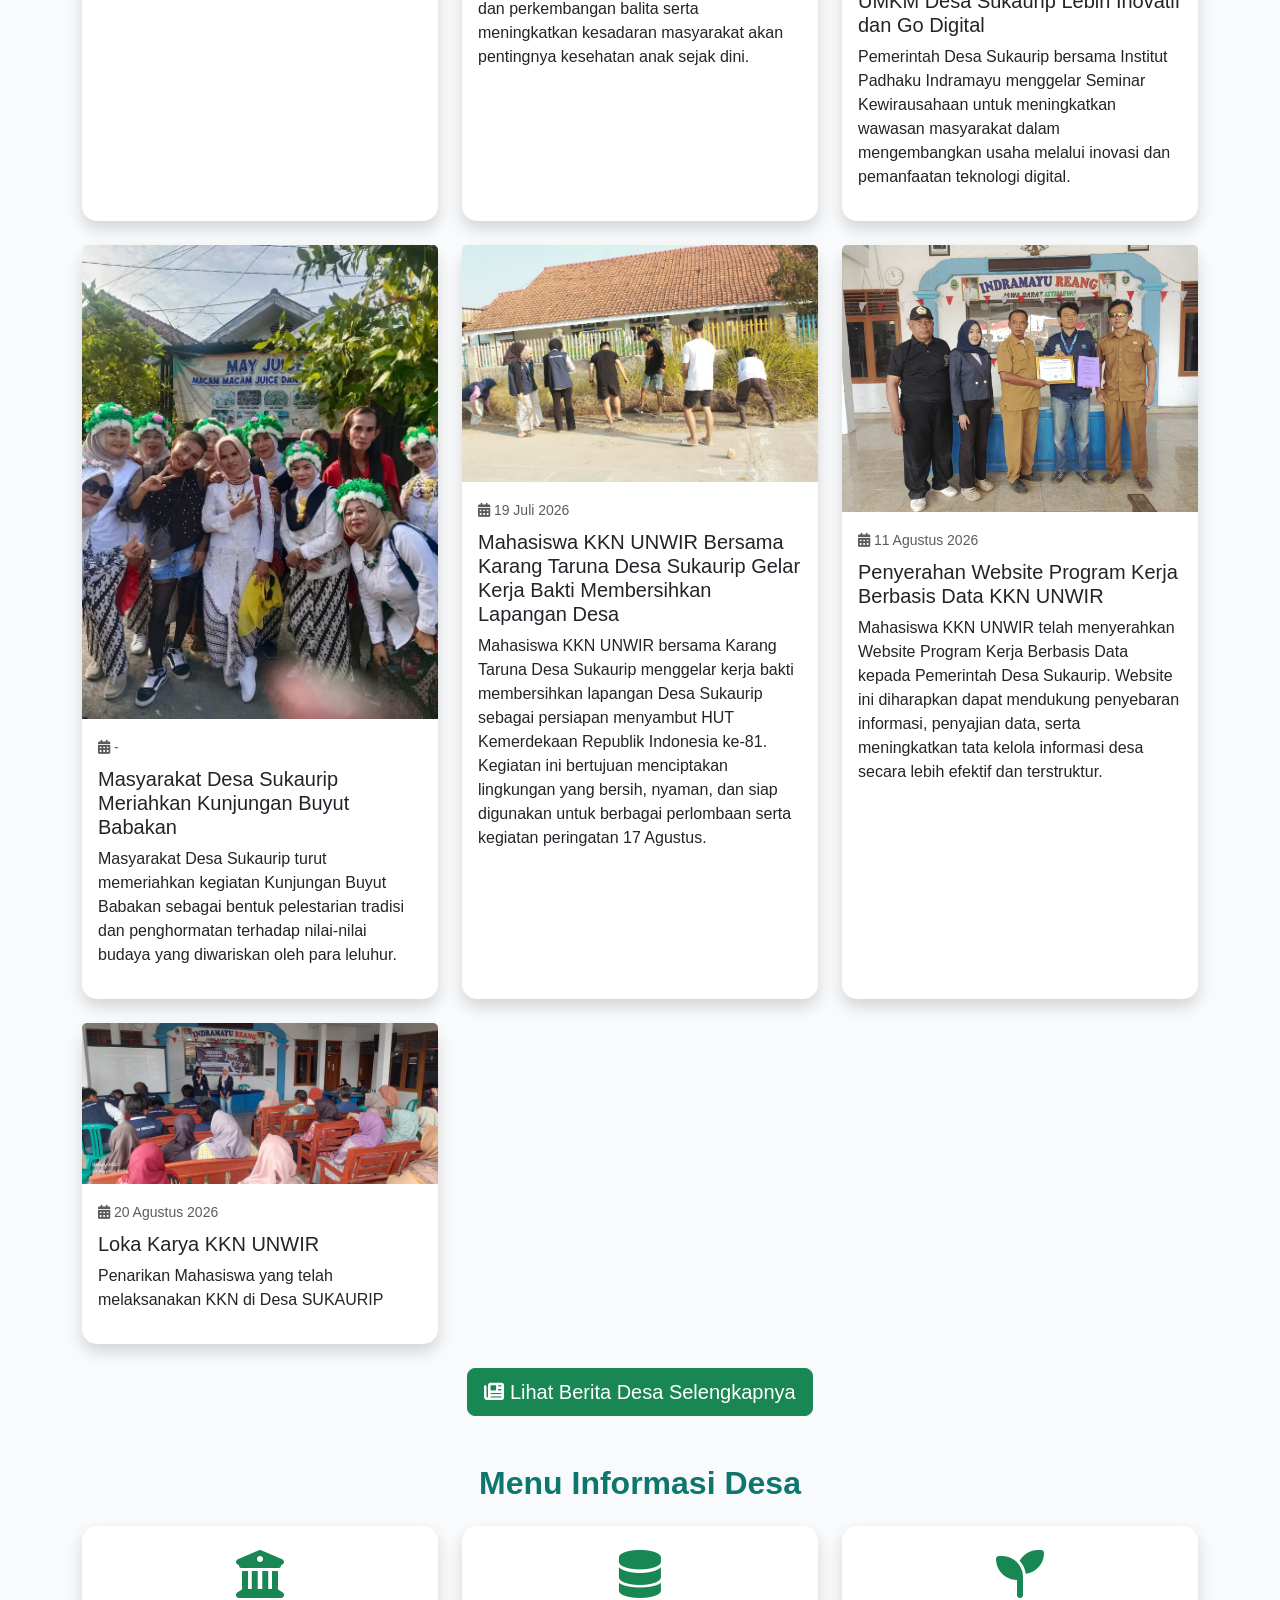
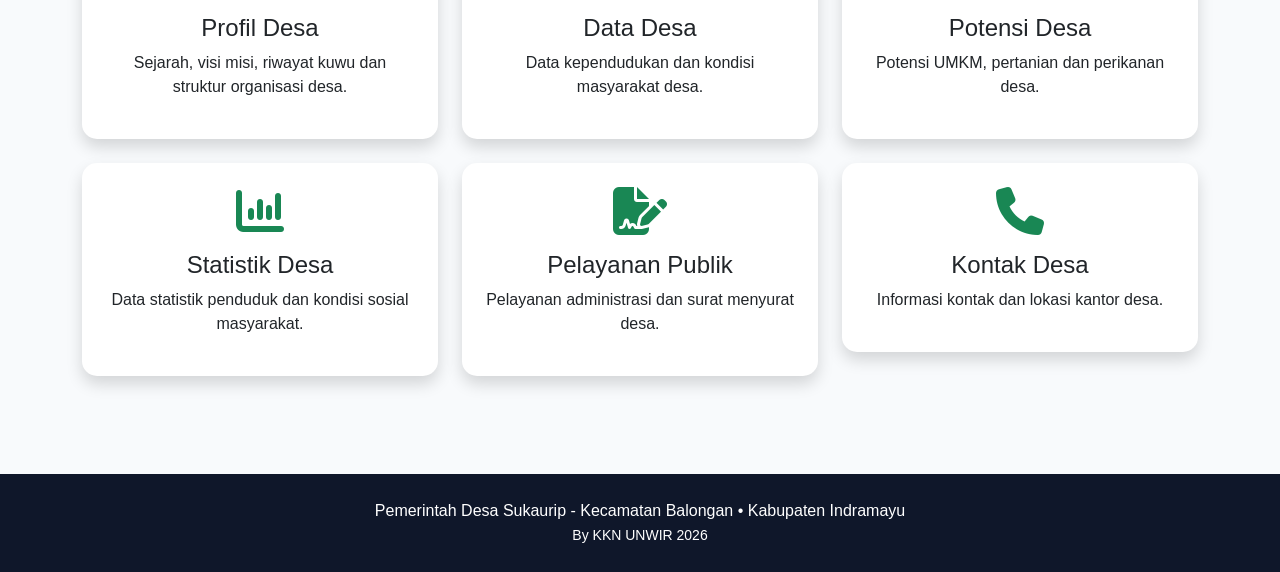
==== commit 344b78ff: "Update index.html" ====
--- a/index.html
+++ b/index.html
@@ -552,7 +552,7 @@
        <!-- Berita 12 -->
 <div class="col-md-4">
 <div class="card card-custom shadow h-100">
-<img src="assets/" class="card-img-top" alt="Berita Desa">
+<img src="assets/LOKAKARYA.jpg" class="card-img-top" alt="Berita Desa">
 <div class="card-body">
 <small class="text-muted">
 <i class="fa-solid fa-calendar-days"></i> 20 Agustus 2026
